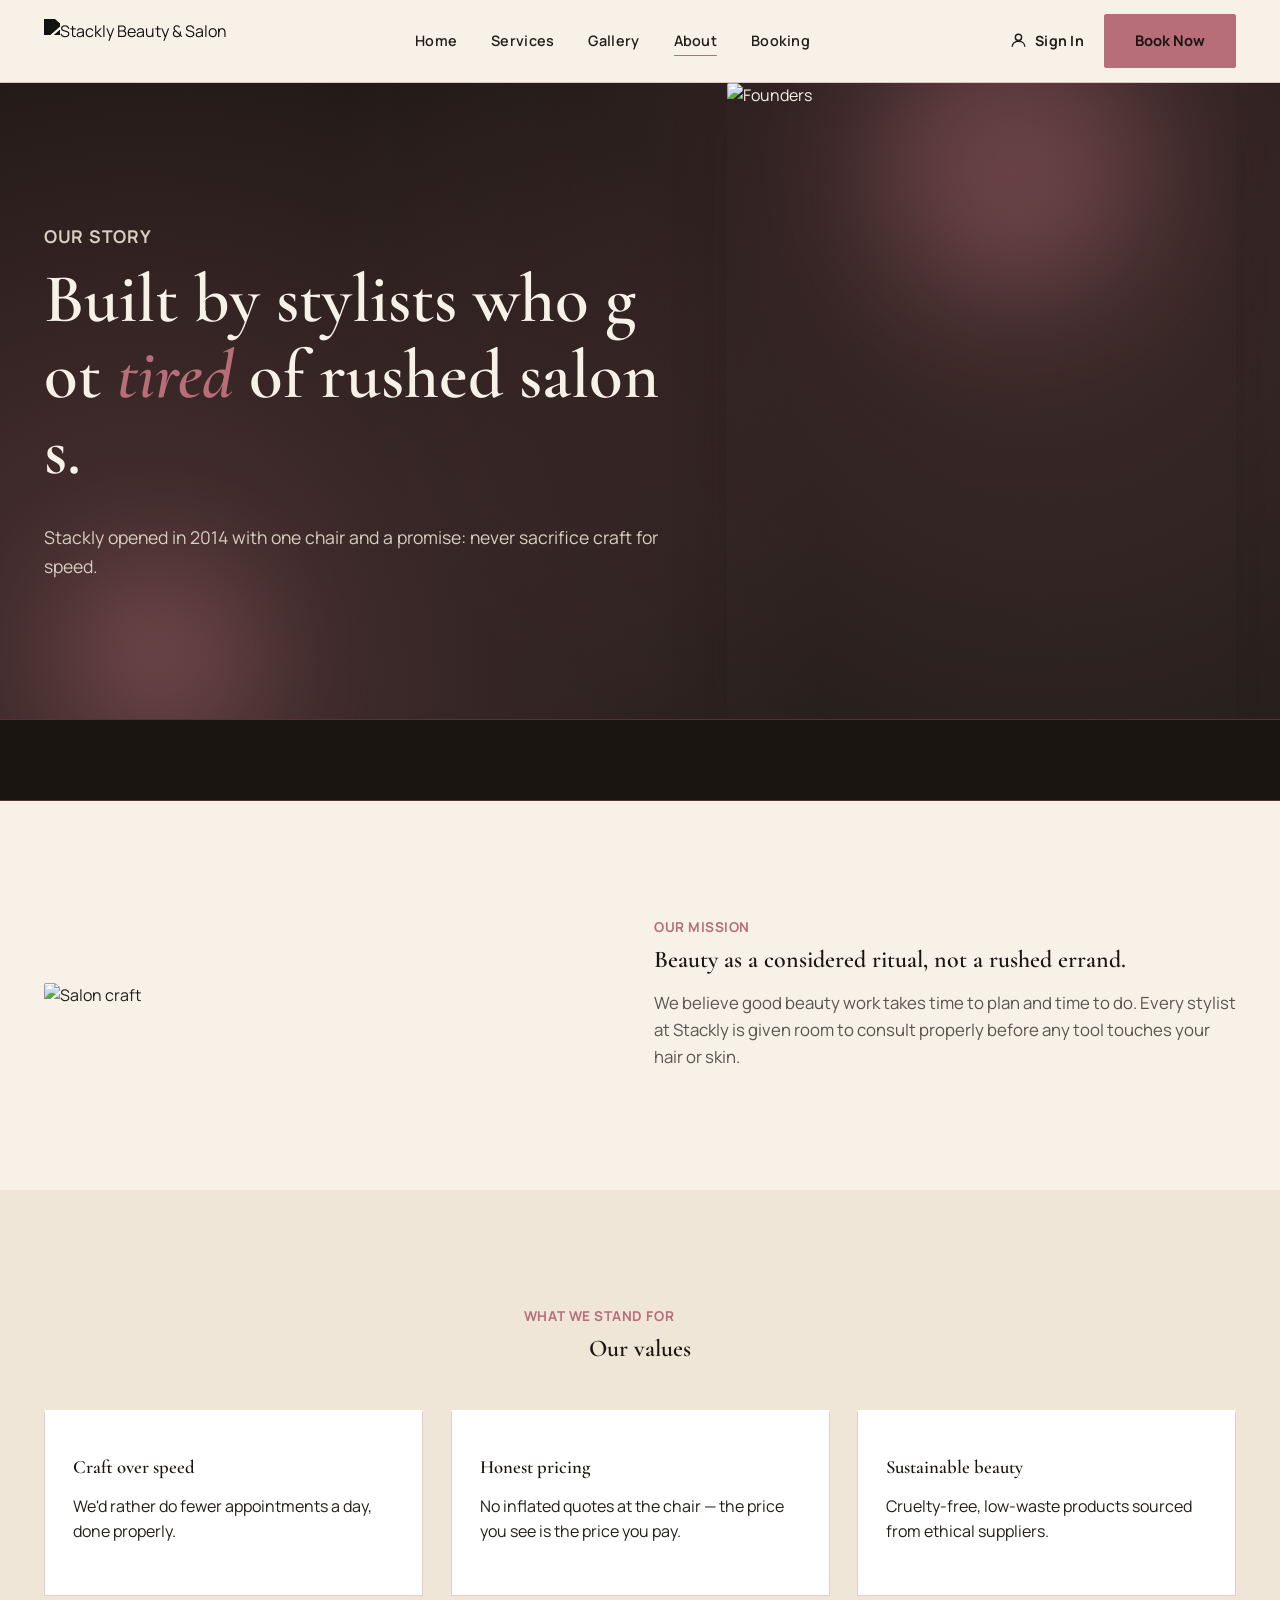
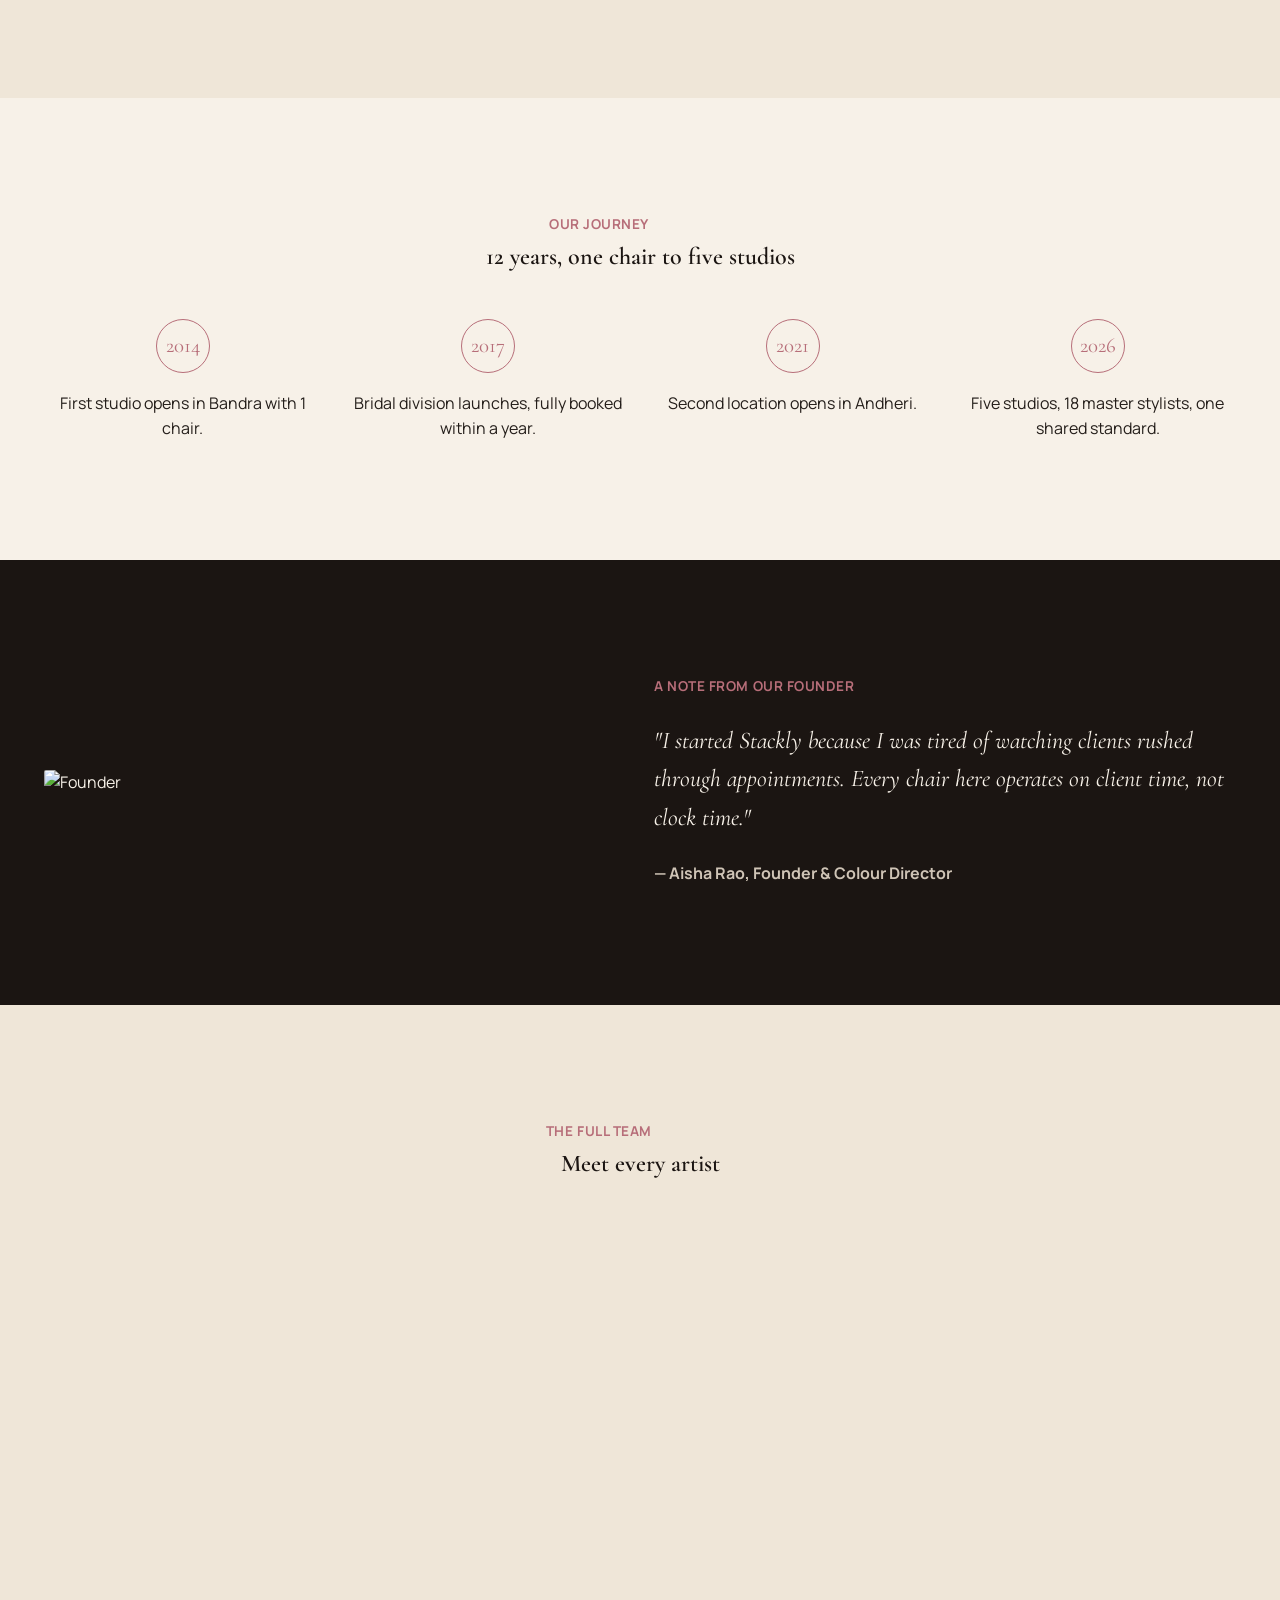
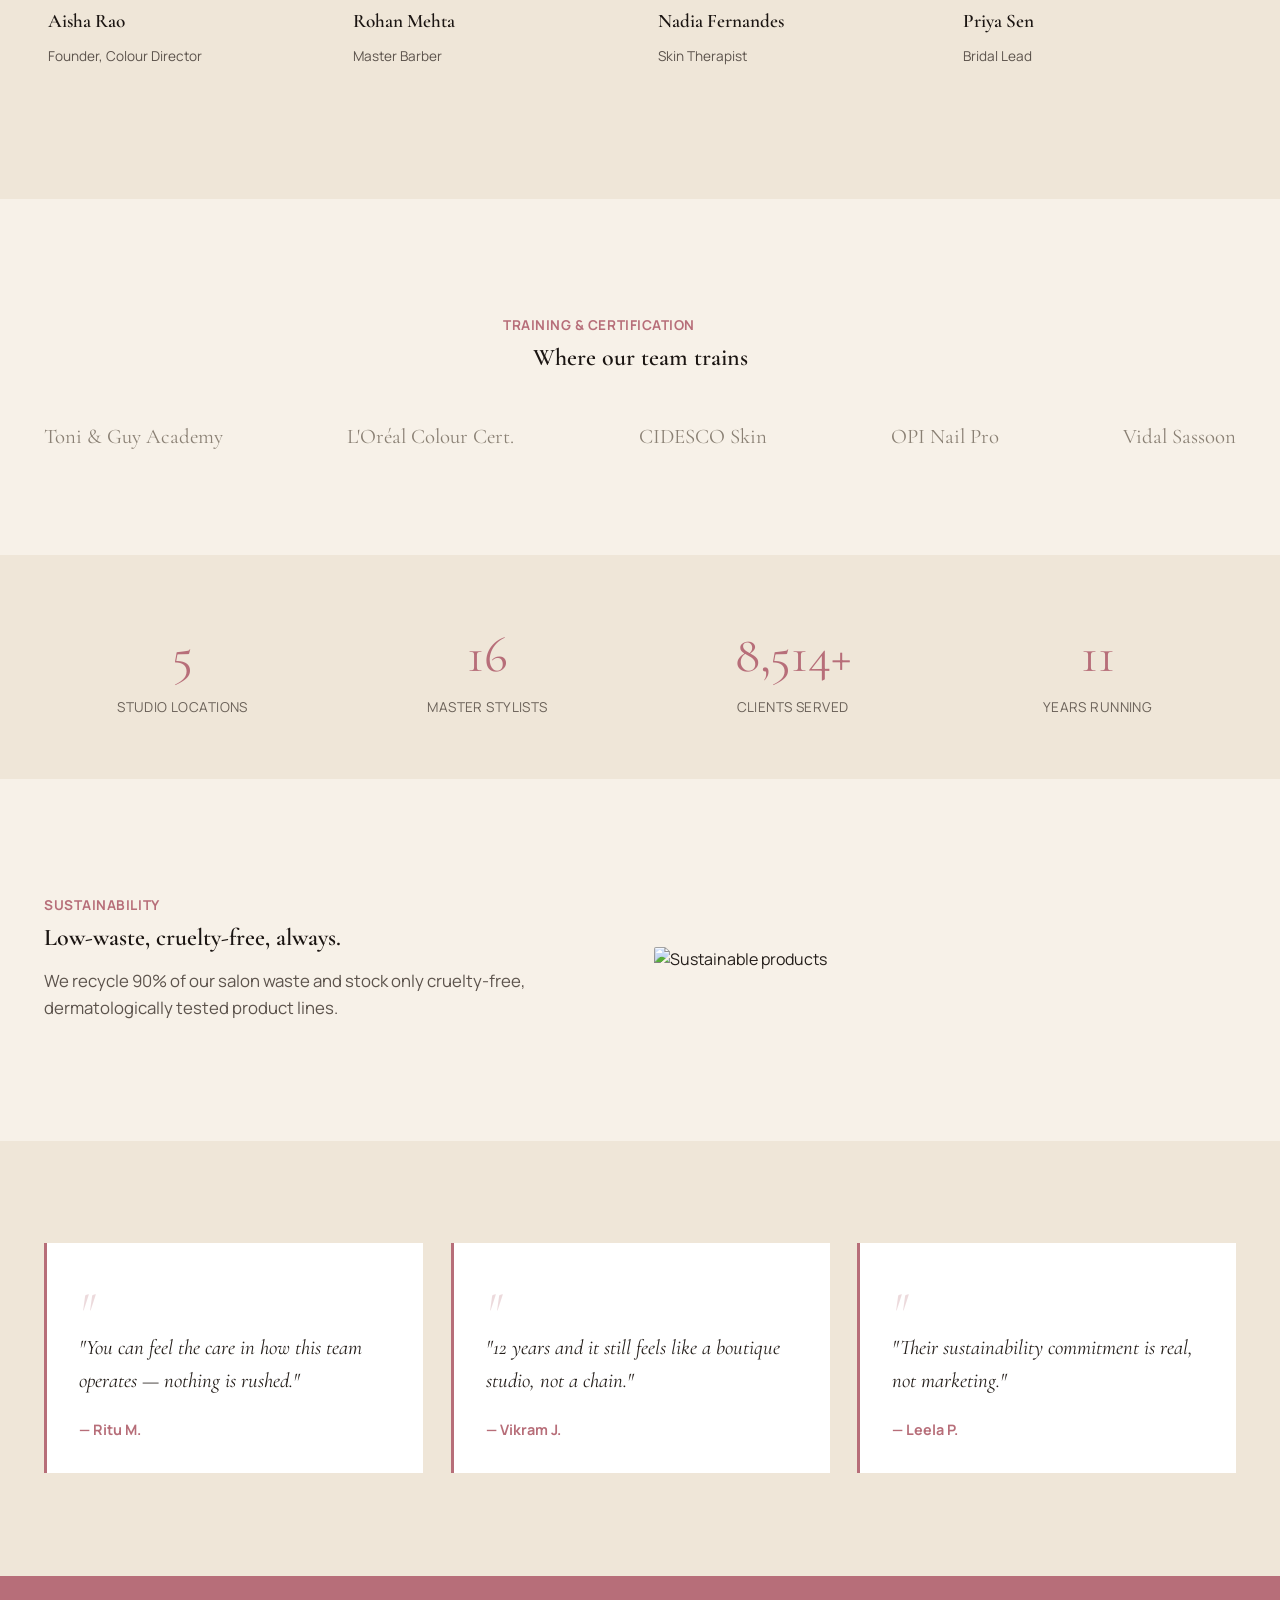
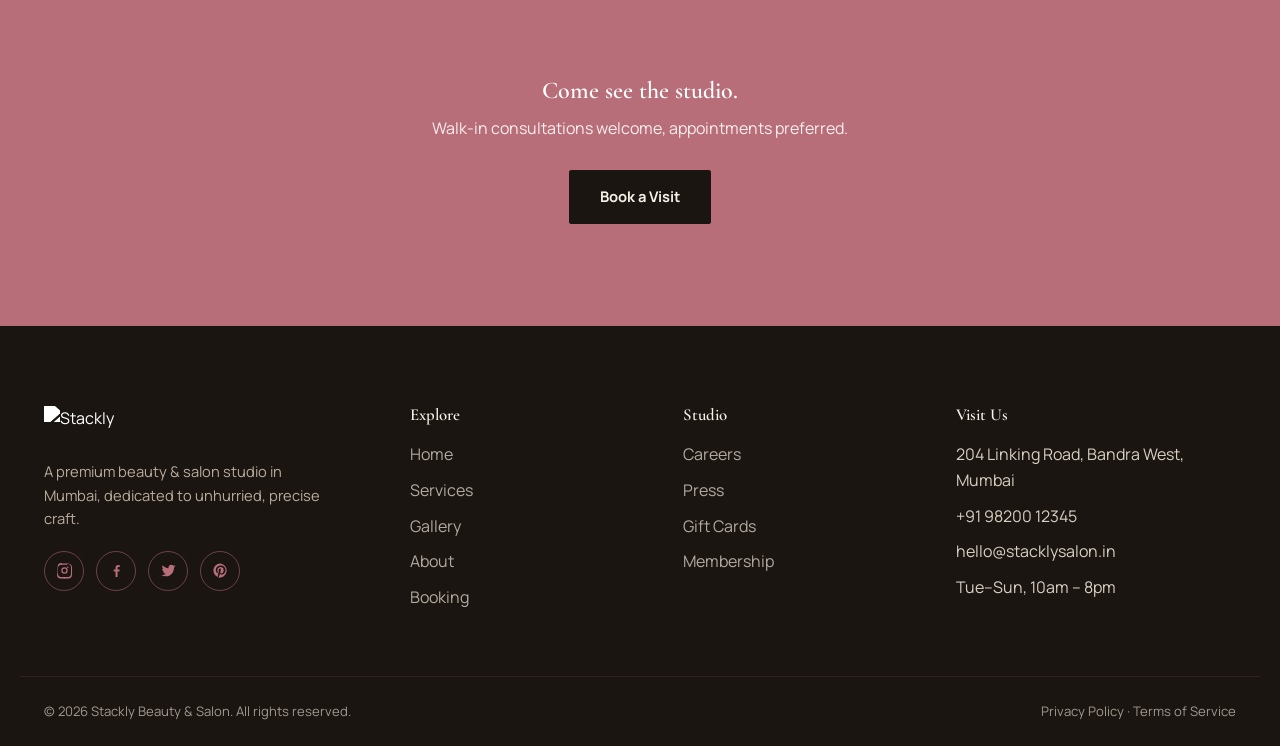
==== about.html @ c4de52bf "initial commit" ====
<!DOCTYPE html>
<html lang="en">
<head>
<meta charset="UTF-8">
<meta name="viewport" content="width=device-width, initial-scale=1.0">
<title>About — Stackly Beauty & Salon</title>
<link rel="preconnect" href="https://fonts.googleapis.com">
<link href="https://fonts.googleapis.com/css2?family=Cormorant+Garamond:ital,wght@0,500;0,600;0,700;1,500&family=Manrope:wght@400;500;600;700;800&display=swap" rel="stylesheet">
<link rel="stylesheet" href="css/style.css">
</head>
<body>
<header class="site-header">
  <nav class="nav">
    <a href="index.html" class="logo"><img src="https://wsrv.nl/?url=https://snabsolutions.in/wp-content/uploads/2026/02/stackly-snab-solutions.png&w=260&h=104&output=webp&q=80&fit=inside" alt="Stackly Beauty & Salon"></a>
    <ul class="nav-links">
      <li><a href="index.html">Home</a></li>
      <li><a href="services.html">Services</a></li>
      <li><a href="gallery.html">Gallery</a></li>
      <li><a href="about.html" class="active">About</a></li>
      <li><a href="booking.html">Booking</a></li>
    </ul>
    <div class="nav-cta">
      <a href="login.html" class="nav-signin"><svg viewBox="0 0 24 24"><circle cx="12" cy="8" r="4"/><path d="M4 20c0-4.2 3.6-7 8-7s8 2.8 8 7"/></svg><span class="txt">Sign In</span></a>
      <a href="booking.html" class="btn gold"><span class="txt">Book Now</span></a>
      <button class="burger" aria-label="Menu"><span></span><span></span><span></span></button>
    </div>
  </nav>
</header>


<!-- 1. HERO -->
<section class="hero" style="min-height:60vh;">
  <div class="wrap" style="grid-template-columns:1.1fr .9fr;">
    <div class="hero-text fade-in-slow">
      <p class="eyebrow">OUR STORY</p>
      <h1>Built by stylists who got <em>tired</em> of rushed salons.</h1>
      <p>Stackly opened in 2014 with one chair and a promise: never sacrifice craft for speed.</p>
    </div>
    <div class="hero-visual float-y">
      <img src="https://images.unsplash.com/photo-1521590832167-7bcbfaa6381f?q=80&w=900&auto=format&fit=crop" alt="Founders">
    </div>
  </div>
</section>

<!-- 2. MARQUEE -->
<div class="marquee"><div class="track"><span>EST. 2014</span>•<span>MUMBAI</span>•<span>INDEPENDENT</span>•<span>CRUELTY-FREE</span>•<span>EST. 2014</span>•<span>MUMBAI</span>•<span>INDEPENDENT</span>•<span>CRUELTY-FREE</span></div></div>

<!-- 3. MISSION -->
<section class="section">
  <div class="wrap grid cols-2" style="align-items:center;">
    <div class="reveal"><img src="https://images.unsplash.com/photo-1522337660859-02fbefca4702?q=80&w=900&auto=format&fit=crop" alt="Salon craft" style="border-radius:2px;"></div>
    <div class="reveal">
      <p class="eyebrow">OUR MISSION</p>
      <h2>Beauty as a considered ritual, not a rushed errand.</h2>
      <p class="lede">We believe good beauty work takes time to plan and time to do. Every stylist at Stackly is given room to consult properly before any tool touches your hair or skin.</p>
    </div>
  </div>
</section>

<!-- 4. VALUES -->
<section class="section" style="background:var(--ivory-2);">
  <div class="wrap">
    <div class="section-head center reveal"><p class="eyebrow">WHAT WE STAND FOR</p><h2>Our values</h2></div>
    <div class="grid cols-3 stagger">
      <div class="service-card"><h3>Craft over speed</h3><p>We'd rather do fewer appointments a day, done properly.</p></div>
      <div class="service-card"><h3>Honest pricing</h3><p>No inflated quotes at the chair — the price you see is the price you pay.</p></div>
      <div class="service-card"><h3>Sustainable beauty</h3><p>Cruelty-free, low-waste products sourced from ethical suppliers.</p></div>
    </div>
  </div>
</section>

<!-- 5. TIMELINE -->
<section class="section">
  <div class="wrap">
    <div class="section-head center reveal"><p class="eyebrow">OUR JOURNEY</p><h2>12 years, one chair to five studios</h2></div>
    <div class="grid cols-4 stagger">
      <div class="step"><div class="n">2014</div><p>First studio opens in Bandra with 1 chair.</p></div>
      <div class="step"><div class="n">2017</div><p>Bridal division launches, fully booked within a year.</p></div>
      <div class="step"><div class="n">2021</div><p>Second location opens in Andheri.</p></div>
      <div class="step"><div class="n">2026</div><p>Five studios, 18 master stylists, one shared standard.</p></div>
    </div>
  </div>
</section>

<!-- 6. FOUNDER NOTE -->
<section class="section" style="background:var(--espresso);color:var(--ivory);">
  <div class="wrap grid cols-2 reveal" style="align-items:center;">
    <div>
      <img src="https://images.unsplash.com/photo-1580489944761-15a19d654956?q=80&w=800&auto=format&fit=crop" alt="Founder" style="border-radius:2px;">
    </div>
    <div>
      <p class="eyebrow" style="color:var(--gold-light);">A NOTE FROM OUR FOUNDER</p>
      <p class="quote" style="font-family:var(--ff-display);font-size:1.5rem;font-style:italic;color:var(--ivory);">"I started Stackly because I was tired of watching clients rushed through appointments. Every chair here operates on client time, not clock time."</p>
      <p style="color:#cfc4b6;font-weight:700;">— Aisha Rao, Founder & Colour Director</p>
    </div>
  </div>
</section>

<!-- 7. TEAM GRID -->
<section class="section" style="background:var(--ivory-2);">
  <div class="wrap">
    <div class="section-head center reveal"><p class="eyebrow">THE FULL TEAM</p><h2>Meet every artist</h2></div>
    <div class="grid cols-4 stagger">
      <div class="team-card"><img src="https://images.unsplash.com/photo-1580489944761-15a19d654956?q=80&w=500&auto=format&fit=crop" alt=""><div class="meta"><h3 style="font-size:1.2rem;">Aisha Rao</h3><p class="lede" style="font-size:.85rem;">Founder, Colour Director</p></div></div>
      <div class="team-card"><img src="https://images.unsplash.com/photo-1633332755192-727a05c4013d?q=80&w=500&auto=format&fit=crop" alt=""><div class="meta"><h3 style="font-size:1.2rem;">Rohan Mehta</h3><p class="lede" style="font-size:.85rem;">Master Barber</p></div></div>
      <div class="team-card"><img src="https://images.unsplash.com/photo-1595152772835-219674b2a8a6?q=80&w=500&auto=format&fit=crop" alt=""><div class="meta"><h3 style="font-size:1.2rem;">Nadia Fernandes</h3><p class="lede" style="font-size:.85rem;">Skin Therapist</p></div></div>
      <div class="team-card"><img src="https://images.unsplash.com/photo-1487412947147-5cebf100ffc2?q=80&w=500&auto=format&fit=crop" alt=""><div class="meta"><h3 style="font-size:1.2rem;">Priya Sen</h3><p class="lede" style="font-size:.85rem;">Bridal Lead</p></div></div>
    </div>
  </div>
</section>

<!-- 8. CERTIFICATIONS -->
<section class="section">
  <div class="wrap">
    <div class="section-head center reveal"><p class="eyebrow">TRAINING & CERTIFICATION</p><h2>Where our team trains</h2></div>
    <div class="brand-strip reveal">
      <span>Toni & Guy Academy</span><span>L'Oréal Colour Cert.</span><span>CIDESCO Skin</span><span>OPI Nail Pro</span><span>Vidal Sassoon</span>
    </div>
  </div>
</section>

<!-- 9. STATS -->
<section class="section" style="background:var(--ivory-2);padding:60px 0;">
  <div class="wrap grid cols-4 stagger">
    <div class="stat"><div class="n">5</div><div class="l">STUDIO LOCATIONS</div></div>
    <div class="stat"><div class="n">18</div><div class="l">MASTER STYLISTS</div></div>
    <div class="stat"><div class="n">9,400+</div><div class="l">CLIENTS SERVED</div></div>
    <div class="stat"><div class="n">12</div><div class="l">YEARS RUNNING</div></div>
  </div>
</section>

<!-- 10. SUSTAINABILITY -->
<section class="section">
  <div class="wrap grid cols-2 reveal" style="align-items:center;">
    <div>
      <p class="eyebrow">SUSTAINABILITY</p>
      <h2>Low-waste, cruelty-free, always.</h2>
      <p class="lede">We recycle 90% of our salon waste and stock only cruelty-free, dermatologically tested product lines.</p>
    </div>
    <div><img src="https://images.unsplash.com/photo-1556228453-efd6c1ff04f6?q=80&w=800&auto=format&fit=crop" alt="Sustainable products" style="border-radius:2px;"></div>
  </div>
</section>

<!-- 11. TESTIMONIAL -->
<section class="section" style="background:var(--ivory-2);">
  <div class="wrap grid cols-3 stagger">
    <div class="testimonial"><p class="quote">"You can feel the care in how this team operates — nothing is rushed."</p><div class="who">— Ritu M.</div></div>
    <div class="testimonial"><p class="quote">"12 years and it still feels like a boutique studio, not a chain."</p><div class="who">— Vikram J.</div></div>
    <div class="testimonial"><p class="quote">"Their sustainability commitment is real, not marketing."</p><div class="who">— Leela P.</div></div>
  </div>
</section>

<!-- 12. CTA -->
<section class="section cta-band">
  <div class="wrap reveal">
    <h2>Come see the studio.</h2>
    <p style="margin:0 auto 28px;color:#fbeef0;">Walk-in consultations welcome, appointments preferred.</p>
    <a href="booking.html" class="btn" style="background:var(--espresso);border-color:var(--espresso);">Book a Visit</a>
  </div>
</section>
<footer class="site-footer">
  <div class="wrap footer-grid">
    <div>
      <div class="footer-logo"><img src="https://wsrv.nl/?url=https://snabsolutions.in/wp-content/uploads/2026/02/stackly-snab-solutions.png&w=260&h=104&output=webp&q=80&fit=inside" alt="Stackly"></div>
      <p style="max-width:280px;color:#b9ac9a;font-size:.92rem;">A premium beauty & salon studio in Mumbai, dedicated to unhurried, precise craft.</p>
      <div class="social-row">
        <a href="404.html" aria-label="Instagram"><svg viewBox="0 0 24 24"><path d="M12 2.2c3.2 0 3.6 0 4.9.07 1.2.06 2.1.26 2.6.46.6.24 1.1.55 1.6 1.04.5.5.8 1 1.04 1.6.2.5.4 1.4.46 2.6.07 1.3.07 1.7.07 4.9s0 3.6-.07 4.9c-.06 1.2-.26 2.1-.46 2.6-.24.6-.55 1.1-1.04 1.6-.5.5-1 .8-1.6 1.04-.5.2-1.4.4-2.6.46-1.3.07-1.7.07-4.9.07s-3.6 0-4.9-.07c-1.2-.06-2.1-.26-2.6-.46-.6-.24-1.1-.55-1.6-1.04-.5-.5-.8-1-1.04-1.6-.2-.5-.4-1.4-.46-2.6C2.2 15.6 2.2 15.2 2.2 12s0-3.6.07-4.9c.06-1.2.26-2.1.46-2.6.24-.6.55-1.1 1.04-1.6.5-.5 1-.8 1.6-1.04.5-.2 1.4-.4 2.6-.46C8.4 2.2 8.8 2.2 12 2.2zm0 1.8c-3.14 0-3.5 0-4.75.07-1 .05-1.6.22-1.96.36-.5.2-.85.42-1.22.8-.38.37-.6.72-.8 1.22-.14.36-.31.96-.36 1.96C2.8 8.5 2.8 8.86 2.8 12s0 3.5.07 4.75c.05 1 .22 1.6.36 1.96.2.5.42.85.8 1.22.37.38.72.6 1.22.8.36.14.96.31 1.96.36C8.5 21.2 8.86 21.2 12 21.2s3.5 0 4.75-.07c1-.05 1.6-.22 1.96-.36.5-.2.85-.42 1.22-.8.38-.37.6-.72.8-1.22.14-.36.31-.96.36-1.96.07-1.25.07-1.61.07-4.75s0-3.5-.07-4.75c-.05-1-.22-1.6-.36-1.96-.2-.5-.42-.85-.8-1.22-.37-.38-.72-.6-1.22-.8-.36-.14-.96-.31-1.96-.36C15.5 4 15.14 4 12 4zm0 3.5a4.5 4.5 0 110 9 4.5 4.5 0 010-9zm0 1.8a2.7 2.7 0 100 5.4 2.7 2.7 0 000-5.4zm5.7-2a1.05 1.05 0 11-2.1 0 1.05 1.05 0 012.1 0z"/></svg></a>
        <a href="404.html" aria-label="Facebook"><svg viewBox="0 0 24 24"><path d="M13.5 21v-7.6h2.55l.38-2.96h-2.93V8.53c0-.86.24-1.44 1.47-1.44h1.57V4.46C16.2 4.4 15.3 4.32 14.26 4.32c-2.16 0-3.64 1.32-3.64 3.75v2.37H8.06v2.96h2.56V21h2.88z"/></svg></a>
        <a href="404.html" aria-label="Twitter"><svg viewBox="0 0 24 24"><path d="M22 5.9c-.7.32-1.5.53-2.3.63.84-.5 1.47-1.3 1.77-2.24-.78.47-1.65.8-2.57.98A4.05 4.05 0 0016 4c-2.24 0-4.05 1.82-4.05 4.06 0 .32.03.63.1.93-3.37-.17-6.36-1.79-8.36-4.25-.35.6-.55 1.3-.55 2.05 0 1.4.72 2.64 1.8 3.37-.67-.02-1.3-.2-1.85-.5v.05c0 1.96 1.4 3.6 3.25 3.97-.34.1-.7.14-1.07.14-.26 0-.51-.02-.76-.07.52 1.6 2 2.77 3.77 2.8A8.13 8.13 0 012 18.4a11.5 11.5 0 006.2 1.8c7.44 0 11.5-6.16 11.5-11.5 0-.18 0-.35-.01-.53.79-.57 1.47-1.28 2.01-2.09-.72.32-1.5.53-2.3.63" /></svg></a>
        <a href="404.html" aria-label="Pinterest"><svg viewBox="0 0 24 24"><path d="M12 2C6.48 2 2 6.48 2 12c0 4.24 2.64 7.86 6.36 9.32-.09-.79-.17-2 .03-2.86.19-.79 1.23-5.05 1.23-5.05s-.31-.63-.31-1.55c0-1.46.85-2.55 1.9-2.55.9 0 1.33.67 1.33 1.48 0 .9-.57 2.25-.87 3.5-.25 1.05.52 1.9 1.55 1.9 1.86 0 3.29-1.96 3.29-4.78 0-2.5-1.8-4.25-4.36-4.25-2.97 0-4.71 2.22-4.71 4.53 0 .9.34 1.86.78 2.38.08.1.1.19.07.29-.08.33-.26 1.05-.3 1.2-.05.19-.16.24-.36.14-1.34-.62-2.18-2.57-2.18-4.14 0-3.37 2.45-6.47 7.06-6.47 3.71 0 6.59 2.64 6.59 6.17 0 3.68-2.32 6.64-5.55 6.64-1.08 0-2.1-.56-2.45-1.23l-.67 2.54c-.24.93-.9 2.1-1.34 2.81A10 10 0 1012 2z"/></svg></a>
      </div>
    </div>
    <div>
      <h4>Explore</h4>
      <ul>
        <li><a href="index.html">Home</a></li>
        <li><a href="services.html">Services</a></li>
        <li><a href="gallery.html">Gallery</a></li>
        <li><a href="about.html">About</a></li>
        <li><a href="booking.html">Booking</a></li>
      </ul>
    </div>
    <div>
      <h4>Studio</h4>
      <ul>
        <li><a href="#">Careers</a></li>
        <li><a href="#">Press</a></li>
        <li><a href="#">Gift Cards</a></li>
        <li><a href="#">Membership</a></li>
      </ul>
    </div>
    <div>
      <h4>Visit Us</h4>
      <ul>
        <li>204 Linking Road, Bandra West, Mumbai</li>
        <li>+91 98200 12345</li>
        <li>hello@stacklysalon.in</li>
        <li>Tue–Sun, 10am – 8pm</li>
      </ul>
    </div>
  </div>
  <div class="wrap footer-bottom">
    <span>© 2026 Stackly Beauty & Salon. All rights reserved.</span>
    <span>Privacy Policy · Terms of Service</span>
  </div>
</footer>

<div class="back-to-top" aria-label="Back to top">↑</div>
<script src="js/main.js"></script>
</body>
</html>
---- css/style.css ----
:root{
  --espresso:#1B1512;
  --espresso-2:#241E1A;
  --ivory:#F7F1E8;
  --ivory-2:#EFE6D8;
  --gold:var(--rose);
  --gold-light:var(--rose);
  --rose:#B76E79;
  --sage:var(--rose);
  --white:#FFFFFF;
  --line: rgba(183,110,121,0.35);
  --shadow: 0 20px 60px rgba(27,21,18,0.15);
  --ff-display: 'Cormorant Garamond', serif;
  --ff-body: 'Manrope', sans-serif;
  --maxw: 1240px;
}

*{box-sizing:border-box;}
html{scroll-behavior:smooth;}
body{
  margin:0;
  font-family:var(--ff-body);
  background:var(--ivory);
  color:var(--espresso-2);
  line-height:1.6;
  overflow-x:hidden;
}
img{max-width:100%;display:block;}
a{color:inherit;text-decoration:none;}
ul{list-style:none;margin:0;padding:0;}
h1,h2,h3,h4{
  font-family:var(--ff-display);
  font-weight:600;
  line-height:1.1;
  margin:0 0 .5em;
  color:var(--espresso);
}
p{max-width:62ch;}
.section{padding:clamp(64px,8vw,120px) 0;position:relative;}
.wrap{max-width:var(--maxw);margin:0 auto;padding:0 24px;}
.hairline{width:64px;height:2px;background:var(--gold);margin:0 0 20px;}
.hairline.center{margin:0 auto 20px;}
.hairline.rose{background:var(--rose);}
.eyebrow{font-family:var(--ff-body);font-size:.85rem;letter-spacing:.04em;color:var(--rose);font-weight:700;margin-bottom:.6em;}
h2 em, h1 em{color:var(--rose);font-style:italic;}
::selection{background:var(--rose);color:var(--white);}
.lede{color:#5c534c;font-size:1.05rem;}
.btn{
  display:inline-flex;align-items:center;gap:10px;
  padding:14px 30px;border-radius:2px;
  font-family:var(--ff-body);font-weight:700;font-size:.92rem;
  border:1px solid var(--espresso);
  background:var(--espresso);color:var(--ivory);
  cursor:pointer;transition:transform .35s cubic-bezier(.2,.8,.2,1),background .3s,color .3s,box-shadow .3s;
  position:relative;overflow:hidden;
}
.btn:hover{transform:translateY(-3px);box-shadow:0 14px 30px rgba(27,21,18,.25);}
.btn.ghost{background:transparent;color:var(--espresso);}
.btn.ghost:hover{background:var(--espresso);color:var(--ivory);}
.btn.gold{background:var(--gold);border-color:var(--gold);color:var(--espresso);}
.btn.gold:hover{background:var(--rose);border-color:var(--rose);color:var(--white);}
.btn.ghost:hover{background:var(--rose);border-color:var(--rose);color:var(--white);}

/* ===== Header ===== */
.site-header{
  position:sticky;top:0;z-index:1003;
  background:rgba(247,241,232,.85);
  backdrop-filter:blur(14px);
  border-bottom:1px solid var(--line);
}
.nav{display:flex;align-items:center;justify-content:space-between;padding:14px 24px;max-width:var(--maxw);margin:0 auto;}
.logo img{height:44px;width:auto;filter:brightness(0) saturate(100%);opacity:.92;}
.nav-links{display:flex;gap:34px;align-items:center;}
.nav-links a{font-size:.9rem;font-weight:600;letter-spacing:.02em;position:relative;padding:4px 0;}
.nav-links a::after{
  content:'';position:absolute;left:0;bottom:-2px;width:0;height:1px;background:var(--rose);
  transition:width .35s ease;
}
.nav-links a:hover{color:var(--rose);}
.nav-links a:hover::after,.nav-links a.active::after{width:100%;}
.nav-cta{display:flex;align-items:center;gap:16px;}
.burger{display:none;flex-direction:column;gap:5px;cursor:pointer;background:none;border:none;padding:6px;z-index:1002;position:relative;}
.burger span{width:26px;height:2px;background:var(--espresso);transition:.3s;transform-origin:center;}
.burger.active span:nth-child(1){transform:translateY(7px) rotate(45deg);}
.burger.active span:nth-child(2){opacity:0;}
.burger.active span:nth-child(3){transform:translateY(-7px) rotate(-45deg);}

.nav-signin{
  display:flex;align-items:center;gap:7px;font-size:.88rem;font-weight:700;letter-spacing:.02em;
  color:var(--espresso-2);padding:8px 4px;transition:color .3s;
}
.nav-mobile-ctas{display:none;}
.nav-signin svg{width:19px;height:19px;stroke:currentColor;fill:none;stroke-width:1.8;flex-shrink:0;}
.nav-signin:hover{color:var(--rose);}

@media(max-width:900px){
  .nav-links{
    position:fixed;inset:0;top:0;height:100vh;width:100%;max-width:none;
    background:var(--ivory);flex-direction:column;
    padding:110px 32px 40px;gap:26px;
    transform:translateY(-100%);transition:transform .45s cubic-bezier(.2,.8,.2,1);
    box-shadow:none;z-index:1001;align-items:flex-start;
    justify-content:flex-start;overflow-y:auto;
  }
  .nav-links.open{transform:translateY(0);}
  .nav-links a{font-size:1.5rem;font-family:var(--ff-display);font-weight:600;}
  .burger{display:flex;}
  .nav-overlay{display:none;}
  .nav-cta > .nav-signin,
  .nav-cta > .btn.gold{display:none;}
  .nav-links{justify-content:flex-start;}
  .nav-mobile-ctas{
    display:flex;flex-direction:column;gap:14px;width:100%;
    margin-top:auto;padding-top:28px;border-top:1px solid var(--line);
  }
  .nav-mobile-ctas .nav-signin{padding:8px 0;}
  .nav-mobile-ctas .nav-signin span.txt{display:inline;}
  .nav-mobile-ctas .btn.gold{width:100%;justify-content:center;}
  .nav-mobile-ctas .btn.gold span.txt{display:inline;}
  .nav-signin{padding:8px;}
}

/* ===== Hero ===== */
.hero{
  min-height:92vh;display:flex;align-items:center;position:relative;
  background:linear-gradient(160deg,var(--espresso) 0%, var(--espresso-2) 55%, #35281f 100%);
  color:var(--ivory);overflow:hidden;
}
.hero::before{
  content:'';position:absolute;inset:0;
  background:radial-gradient(circle at 80% 20%, rgba(183,110,121,.22), transparent 60%),
             radial-gradient(circle at 10% 85%, rgba(183,110,121,.28), transparent 55%);
}
.hero .wrap{display:grid;grid-template-columns:1.1fr .9fr;gap:60px;align-items:center;position:relative;z-index:2;}
.hero h1{color:var(--ivory);font-size:clamp(2.6rem,5.4vw,4.6rem);}
.hero h1 em{font-style:italic;color:var(--gold-light);}
.hero p{color:#d8cfc2;font-size:1.1rem;}
.hero-cta{display:flex;gap:18px;margin-top:34px;flex-wrap:wrap;}
.hero-visual{position:relative;aspect-ratio:4/5;border-radius:2px;overflow:hidden;box-shadow:var(--shadow);}
.hero-visual img{width:100%;height:100%;object-fit:cover;}
.hero-badge{
  position:absolute;bottom:-26px;left:-26px;background:var(--rose);color:var(--white);
  padding:20px 26px;font-family:var(--ff-display);font-size:1.4rem;font-weight:700;
  box-shadow:var(--shadow);
}
@media(max-width:900px){
  .hero .wrap{grid-template-columns:1fr;text-align:left;}
  .hero-visual{margin-top:20px;}
}

/* reveal-on-scroll */
.reveal{opacity:0;transform:translateY(28px);transition:opacity .8s ease, transform .8s cubic-bezier(.2,.8,.2,1);}
.reveal.in{opacity:1;transform:translateY(0);}
.stagger > *{opacity:0;transform:translateY(24px);transition:opacity .7s ease,transform .7s cubic-bezier(.2,.8,.2,1);}
.stagger.in > *{opacity:1;transform:translateY(0);}
.stagger.in > *:nth-child(1){transition-delay:.05s;}
.stagger.in > *:nth-child(2){transition-delay:.15s;}
.stagger.in > *:nth-child(3){transition-delay:.25s;}
.stagger.in > *:nth-child(4){transition-delay:.35s;}
.stagger.in > *:nth-child(5){transition-delay:.45s;}
.stagger.in > *:nth-child(6){transition-delay:.55s;}

/* ===== Grids & cards ===== */
.grid{display:grid;gap:28px;}
.grid.cols-2{grid-template-columns:repeat(2,1fr);}
.grid.cols-3{grid-template-columns:repeat(3,1fr);}
.grid.cols-4{grid-template-columns:repeat(4,1fr);}
@media(max-width:900px){.grid.cols-2,.grid.cols-3,.grid.cols-4{grid-template-columns:1fr 1fr;}}
@media(max-width:600px){.grid.cols-2,.grid.cols-3,.grid.cols-4{grid-template-columns:1fr;}}

.section-head{max-width:640px;margin-bottom:48px;}
.section-head.center{margin-left:auto;margin-right:auto;text-align:center;}

.service-card{
  background:var(--white);border:1px solid var(--line);border-top:3px solid transparent;padding:34px 28px;
  transition:transform .4s cubic-bezier(.2,.8,.2,1), box-shadow .4s, border-color .4s;
}
.service-card:hover{transform:translateY(-8px);box-shadow:var(--shadow);border-color:var(--gold);border-top-color:var(--rose);}
.service-card .num{font-family:var(--ff-display);color:var(--rose);font-size:1.6rem;}
.service-card h3{margin-top:10px;}
.service-card .price{color:var(--rose);font-weight:700;margin-top:14px;}

.stat{text-align:center;}
.stat .n{font-family:var(--ff-display);font-size:clamp(2.2rem,4vw,3.4rem);color:var(--gold);}
.stat:nth-child(even) .n{color:var(--rose);}
.stat .l{font-size:.85rem;letter-spacing:.03em;color:#6b6259;}

.testimonial{
  background:var(--white);padding:32px;border-left:3px solid var(--rose);
  transition:transform .35s ease, box-shadow .35s ease;
}
.testimonial:hover{transform:translateY(-6px);box-shadow:var(--shadow);}
.testimonial .quote{font-family:var(--ff-display);font-size:1.3rem;font-style:italic;}
.testimonial .who{margin-top:18px;font-weight:700;font-size:.9rem;color:var(--rose);}

.team-card{position:relative;overflow:hidden;}
.team-card img{aspect-ratio:3/4;object-fit:cover;transition:transform .6s ease;}
.team-card:hover img{transform:scale(1.06);}
.team-card .meta{padding:16px 4px;}

.gallery-item{overflow:hidden;position:relative;}
.gallery-item img{aspect-ratio:1/1;object-fit:cover;transition:transform .6s cubic-bezier(.2,.8,.2,1);}
.gallery-item:hover img{transform:scale(1.08);}
.gallery-item .tag{
  position:absolute;left:14px;bottom:14px;background:var(--rose);color:var(--white);
  padding:6px 14px;font-size:.78rem;letter-spacing:.03em;opacity:0;transform:translateY(10px);
  transition:.35s;
}
.gallery-item:hover .tag{opacity:1;transform:translateY(0);}

.marquee{overflow:hidden;white-space:nowrap;border-top:1px solid var(--line);border-bottom:1px solid var(--line);padding:22px 0;background:var(--espresso);}
.marquee .track{display:inline-block;padding-left:100%;animation:marquee 24s linear infinite;color:var(--gold-light);font-family:var(--ff-display);font-size:1.4rem;}
.marquee span{margin:0 40px;}
.marquee span:nth-child(even){color:var(--rose);}
@keyframes marquee{from{transform:translateX(0);}to{transform:translateX(-100%);}}

.accordion-item{border-bottom:1px solid var(--line);}
.accordion-q{
  display:flex;justify-content:space-between;align-items:center;padding:22px 0;cursor:pointer;
  font-weight:700;font-family:var(--ff-body);
}
.accordion-q .plus{transition:transform .35s;color:var(--rose);font-size:1.4rem;}
.accordion-item.open .plus{transform:rotate(45deg);}
.accordion-a{max-height:0;overflow:hidden;transition:max-height .4s ease;color:#5c534c;}
.accordion-item.open .accordion-a{max-height:200px;padding-bottom:20px;}

.pricing-card{background:var(--white);border:1px solid var(--line);padding:36px 28px;text-align:center;transition:.4s;}
.pricing-card.featured{background:var(--espresso);color:var(--ivory);transform:scale(1.04);box-shadow:var(--shadow);border-top:3px solid var(--rose);}
.pricing-card.featured h3, .pricing-card.featured .price{color:var(--rose);}
.pricing-card ul li::before{content:'— ';color:var(--rose);}
.pricing-card:hover{transform:translateY(-6px);}
.pricing-card.featured:hover{transform:scale(1.04) translateY(-6px);}
.pricing-card ul{margin:20px 0;text-align:left;display:flex;flex-direction:column;gap:10px;}

.cta-band{background:var(--rose);color:var(--white);text-align:center;}
.cta-band h2{color:var(--white);}

.map-block{height:340px;background:var(--ivory-2) url('data:image/svg+xml;utf8,<svg xmlns="http://www.w3.org/2000/svg" width="100" height="100"><rect width="100" height="100" fill="%23EFE6D8"/></svg>');border:1px solid var(--line);display:flex;align-items:center;justify-content:center;color:#8a8074;font-family:var(--ff-display);font-size:1.3rem;}

.form-block{background:var(--white);padding:40px;border:1px solid var(--line);}
.form-row{display:grid;grid-template-columns:1fr 1fr;gap:20px;margin-bottom:20px;}
@media(max-width:600px){.form-row{grid-template-columns:1fr;}}
.field label{display:block;font-size:.82rem;font-weight:700;margin-bottom:8px;letter-spacing:.02em;}
.field input,.field select,.field textarea{
  width:100%;padding:13px 14px;border:1px solid var(--line);background:var(--ivory);
  font-family:var(--ff-body);font-size:.95rem;color:var(--espresso-2);transition:border .3s,box-shadow .3s;
}
.field input:focus,.field select:focus,.field textarea:focus{outline:none;border-color:var(--gold);box-shadow:0 0 0 3px rgba(183,110,121,.2);}

.step{text-align:center;position:relative;}
.step .n{
  width:54px;height:54px;border-radius:50%;border:1px solid var(--rose);
  display:flex;align-items:center;justify-content:center;margin:0 auto 18px;
  font-family:var(--ff-display);color:var(--rose);font-size:1.3rem;
  transition:background .3s,color .3s;
}
.step:hover .n{background:var(--rose);color:var(--white);}

.brand-strip{display:flex;flex-wrap:wrap;gap:40px;align-items:center;justify-content:space-between;opacity:.75;}
.brand-strip span{font-family:var(--ff-display);font-size:1.3rem;color:#8a8074;}

/* ===== Footer ===== */
.site-footer{background:var(--espresso);color:#d8cfc2;padding:80px 0 24px;}
.footer-grid{display:grid;grid-template-columns:1.4fr 1fr 1fr 1.2fr;gap:40px;}
@media(max-width:900px){.footer-grid{grid-template-columns:1fr 1fr;}}
@media(max-width:560px){.footer-grid{grid-template-columns:1fr;}}
.footer-grid h4{color:var(--ivory);font-size:1.05rem;margin-bottom:18px;}
.footer-grid ul li{margin-bottom:10px;}
.footer-grid ul li a{opacity:.8;transition:opacity .3s,padding-left .3s;}
.footer-grid ul li a:hover{opacity:1;padding-left:4px;color:var(--gold-light);}
.footer-logo img{height:38px;margin-bottom:16px;filter:brightness(0) invert(1) sepia(0);}
.social-row{display:flex;gap:12px;margin-top:20px;}
.social-row a{
  width:40px;height:40px;border:1px solid rgba(183,110,121,.5);border-radius:50%;
  display:flex;align-items:center;justify-content:center;transition:.35s;
}
.social-row a:hover{background:var(--rose);border-color:var(--rose);transform:translateY(-4px);}
.social-row svg{width:17px;height:17px;fill:var(--rose);transition:.3s;}
.social-row a:hover svg{fill:var(--white);}
.footer-bottom{
  border-top:1px solid rgba(183,110,121,.2);margin-top:56px;padding-top:24px;
  display:flex;justify-content:space-between;flex-wrap:wrap;gap:12px;font-size:.82rem;opacity:.7;
}

/* misc */
.divider-diag{height:60px;background:var(--ivory);clip-path:polygon(0 100%,100% 0,100% 100%);margin-top:-1px;}
.badge-row{display:flex;gap:14px;flex-wrap:wrap;}
.badge{border:1px solid var(--line);padding:8px 16px;font-size:.8rem;border-radius:20px;}
.back-to-top{
  position:fixed;right:22px;bottom:22px;width:46px;height:46px;border-radius:50%;
  background:var(--rose);color:var(--white);display:flex;align-items:center;justify-content:center;
  opacity:0;pointer-events:none;transition:.35s;z-index:900;box-shadow:var(--shadow);
}
.back-to-top:hover{background:var(--gold);color:var(--espresso);}
.back-to-top.show{opacity:1;pointer-events:auto;}

.fade-in-slow{animation:fadeIn 1.4s ease both;}
@keyframes fadeIn{from{opacity:0;}to{opacity:1;}}

.float-y{animation:floatY 5s ease-in-out infinite;}
@keyframes floatY{0%,100%{transform:translateY(0);}50%{transform:translateY(-14px);}}

/* ===== Extra animations ===== */

/* scroll progress bar */
.scroll-progress{position:fixed;top:0;left:0;height:3px;background:var(--rose);width:0%;z-index:1200;transition:width .1s linear;}

/* button shine sweep */
.btn{position:relative;overflow:hidden;}
.btn::before{
  content:'';position:absolute;top:0;left:-60%;width:40%;height:100%;
  background:linear-gradient(120deg, transparent, rgba(255,255,255,.35), transparent);
  transform:skewX(-20deg);transition:left .6s ease;
}
.btn:hover::before{left:120%;}

/* pulsing CTA */
.btn.pulse{animation:pulseBtn 2.2s ease-in-out infinite;}
@keyframes pulseBtn{
  0%,100%{box-shadow:0 0 0 0 rgba(183,110,121,.5);}
  50%{box-shadow:0 0 0 12px rgba(183,110,121,0);}
}

/* animated gradient hero */
.hero{background-size:200% 200%;animation:gradientShift 14s ease infinite;}
@keyframes gradientShift{
  0%{background-position:0% 50%;}
  50%{background-position:100% 50%;}
  100%{background-position:0% 50%;}
}

/* logo subtle breathing */
.logo img{transition:transform .4s ease;}
.logo:hover img{transform:scale(1.06) rotate(-1deg);}

/* card tilt on hover */
.service-card, .team-card, .pricing-card, .testimonial{ will-change:transform; }
.tilt{transition:transform .35s cubic-bezier(.2,.8,.2,1);}

/* number count-up ready state */
.stat .n{transition:opacity .4s ease;}

/* icon bounce for socials */

.social-row a:hover svg{animation:iconPop .5s ease;}
@keyframes iconPop{
  0%{transform:scale(1);}
  40%{transform:scale(1.35) rotate(-8deg);}
  100%{transform:scale(1);}
}

/* underline sweep for links inside prose */
.lede a, .footer-grid ul li a{background-image:linear-gradient(var(--rose),var(--rose));background-size:0% 1px;background-repeat:no-repeat;background-position:0 100%;transition:background-size .35s ease;}
.lede a:hover, .footer-grid ul li a:hover{background-size:100% 1px;}

/* gallery image slow zoom on view */
.gallery-item img, .team-card img{transition:transform .8s cubic-bezier(.2,.8,.2,1), filter .5s ease;}
.gallery-item:hover img{filter:saturate(1.15);}

/* accordion icon rotate + color pulse */
.accordion-q{transition:color .3s ease;}
.accordion-item.open .accordion-q{color:var(--rose);}

/* hairline draw-in animation */
.hairline{animation:drawLine .8s ease forwards;transform-origin:left;}
@keyframes drawLine{from{width:0;}to{width:64px;}}

/* section fade-slide variety */
.reveal.from-left{transform:translateX(-40px);}
.reveal.from-left.in{transform:translateX(0);}
.reveal.from-right{transform:translateX(40px);}
.reveal.from-right.in{transform:translateX(0);}
.reveal.zoom-in{transform:scale(.92);}
.reveal.zoom-in.in{transform:scale(1);}

/* floating background blobs on hero */
.hero-blob{
  position:absolute;border-radius:50%;filter:blur(60px);opacity:.35;pointer-events:none;z-index:1;
  background:var(--rose);
}
.hero-blob.b1{width:280px;height:280px;top:-60px;right:10%;animation:blobFloat 9s ease-in-out infinite;}
.hero-blob.b2{width:200px;height:200px;bottom:-40px;left:5%;animation:blobFloat 11s ease-in-out infinite reverse;}
@keyframes blobFloat{
  0%,100%{transform:translate(0,0) scale(1);}
  50%{transform:translate(20px,-30px) scale(1.1);}
}

/* cursor glow follower */
.cursor-glow{
  position:fixed;width:280px;height:280px;border-radius:50%;
  background:radial-gradient(circle, rgba(183,110,121,.18), transparent 70%);
  pointer-events:none;z-index:5;transform:translate(-50%,-50%);
  transition:opacity .3s ease;opacity:0;
}
.cursor-glow.active{opacity:1;}

/* marquee hover pause */
.marquee:hover .track{animation-play-state:paused;}

/* form field focus lift */
.field input, .field select, .field textarea{transition:border .3s,box-shadow .3s,transform .3s;}
.field input:focus, .field select:focus, .field textarea:focus{transform:translateY(-2px);}

/* footer social ring rotate */
.social-row a{transition:transform .35s, background .35s, border-color .35s;}
.social-row a:hover{transform:translateY(-4px) rotate(8deg);}
/* ===== 404 / standalone error page ===== */
.error-page{
  min-height:100vh;display:flex;flex-direction:column;align-items:center;justify-content:center;
  text-align:center;padding:60px 24px;background:var(--ivory);position:relative;overflow:hidden;
}
.error-logo{height:40px;width:auto;filter:brightness(0) saturate(100%);opacity:.9;margin-bottom:44px;position:relative;z-index:2;}
.error-code{
  font-family:var(--ff-display);font-weight:700;font-size:clamp(90px,18vw,180px);line-height:.85;
  color:var(--rose);margin:0;position:relative;z-index:2;
}
.error-page h1{
  font-size:clamp(1.7rem,3.4vw,2.4rem);margin:6px 0 14px;color:var(--espresso);position:relative;z-index:2;
}
.error-text{
  max-width:480px;color:#6b6259;font-size:1rem;line-height:1.6;margin:0 0 34px;position:relative;z-index:2;
}
.error-actions{display:flex;gap:14px;flex-wrap:wrap;justify-content:center;position:relative;z-index:2;}
.error-links{
  margin-top:40px;display:flex;gap:10px;align-items:center;font-size:.86rem;color:#8a8074;
  position:relative;z-index:2;flex-wrap:wrap;justify-content:center;
}
.error-links a{color:#8a8074;font-weight:700;transition:color .3s;}
.error-links a:hover{color:var(--rose);}

.error-blob{position:absolute;border-radius:50%;filter:blur(70px);opacity:.35;z-index:1;}
.error-blob.b1{width:340px;height:340px;background:var(--rose);top:-100px;right:-80px;animation:blobFloat 12s ease-in-out infinite;}
.error-blob.b2{width:260px;height:260px;background:var(--gold);bottom:-80px;left:-60px;animation:blobFloat 10s ease-in-out infinite reverse;}

@media(max-width:600px){
  .error-actions{flex-direction:column;width:100%;max-width:280px;}
  .error-actions .btn{width:100%;justify-content:center;}
}

/* ============================================================
   STACKLY BEAUTY & SALON — MOBILE RESPONSIVE PATCH
   Desktop styles above remain unchanged.
   ============================================================ */

/* Prevent mobile overflow without affecting desktop */
@media (max-width: 900px){
  html,
  body{
    width:100%;
    max-width:100%;
    overflow-x:hidden;
  }

  .wrap{
    width:100%;
    max-width:100%;
    padding-left:20px;
    padding-right:20px;
  }

  /* Header */
  .nav{
    min-height:68px;
    padding:12px 20px;
    gap:14px;
  }

  .logo{
    min-width:0;
    display:flex;
    align-items:center;
  }

  .logo img{
    height:38px;
    max-width:190px;
    width:auto;
    object-fit:contain;
  }

  .nav-cta{
    margin-left:auto;
    gap:8px;
  }

  .burger{
    width:44px;
    height:44px;
    padding:9px;
    align-items:center;
    justify-content:center;
    flex-shrink:0;
  }

  .burger span{
    width:25px;
    height:2px;
  }

  /* Full-screen mobile menu */
  .nav-links{
    position:fixed;
    inset:0;
    width:100%;
    max-width:100%;
    height:100dvh;
    min-height:100vh;
    padding:92px 24px 30px;
    overflow-y:auto;
    overflow-x:hidden;
    -webkit-overflow-scrolling:touch;
    gap:22px;
  }

  .nav-links a{
    display:block;
    width:100%;
    font-size:clamp(1.35rem,6vw,1.7rem);
    line-height:1.15;
    padding:7px 0;
  }

  .nav-mobile-ctas{
    width:100%;
    margin-top:20px;
    padding-top:22px;
    gap:12px;
  }

  .nav-mobile-ctas .nav-signin,
  .nav-mobile-ctas .btn.gold{
    min-height:50px;
  }

  .nav-mobile-ctas .nav-signin{
    justify-content:center;
    width:100%;
    border:1px solid var(--line);
  }

  .nav-mobile-ctas .btn.gold{
    display:flex;
  }

  /* Hero */
  .hero{
    min-height:auto;
    padding:72px 0 70px;
  }

  .hero .wrap{
    width:100%;
    grid-template-columns:1fr;
    gap:38px;
  }

  .hero h1{
    font-size:clamp(2.35rem,11vw,3.5rem);
    line-height:1.02;
    max-width:100%;
  }

  .hero p{
    font-size:1rem;
    line-height:1.7;
    max-width:100%;
  }

  .hero-cta{
    width:100%;
    gap:12px;
    margin-top:26px;
  }

  .hero-cta .btn{
    flex:1 1 180px;
    min-height:50px;
    justify-content:center;
  }

  .hero-visual{
    width:100%;
    max-width:520px;
    margin:4px auto 0;
    aspect-ratio:4 / 5;
  }

  .hero-badge{
    left:12px;
    bottom:12px;
    padding:14px 18px;
    font-size:1.15rem;
    max-width:calc(100% - 24px);
  }

  /* Sections */
  .section{
    padding:68px 0;
  }

  .section-head{
    max-width:100%;
    margin-bottom:34px;
  }

  .section-head h2{
    font-size:clamp(2rem,9vw,2.8rem);
  }

  .lede{
    font-size:.98rem;
  }

  /* Grids */
  .grid{
    width:100%;
    gap:18px;
  }

  .grid.cols-2,
  .grid.cols-3,
  .grid.cols-4{
    grid-template-columns:1fr 1fr;
  }

  .service-card{
    padding:25px 20px;
  }

  .service-card h3{
    font-size:1.35rem;
  }

  /* Gallery/team */
  .gallery-item img{
    width:100%;
    aspect-ratio:1 / 1;
  }

  .team-card img{
    width:100%;
    aspect-ratio:3 / 4;
  }

  /* Keep gallery labels visible on touch devices */
  .gallery-item .tag{
    opacity:1;
    transform:none;
  }

  /* Testimonials */
  .testimonial{
    padding:24px 20px;
  }

  .testimonial .quote{
    font-size:1.15rem;
  }

  /* Pricing */
  .pricing-card{
    padding:28px 20px;
  }

  .pricing-card.featured{
    transform:none;
  }

  .pricing-card:hover,
  .pricing-card.featured:hover{
    transform:translateY(-4px);
  }

  /* Forms */
  .form-block{
    padding:26px 20px;
  }

  .form-row{
    grid-template-columns:1fr;
    gap:16px;
    margin-bottom:16px;
  }

  .field input,
  .field select,
  .field textarea{
    min-height:48px;
    font-size:16px; /* prevents iOS zoom */
  }

  .field textarea{
    min-height:130px;
  }

  /* Brand strip */
  .brand-strip{
    display:grid;
    grid-template-columns:1fr 1fr;
    gap:18px;
    text-align:center;
  }

  .brand-strip span{
    font-size:1.1rem;
  }

  /* Steps */
  .step{
    padding:4px 4px;
  }

  .step .n{
    width:48px;
    height:48px;
    margin-bottom:14px;
  }

  /* Accordion */
  .accordion-q{
    gap:18px;
    padding:18px 0;
    font-size:.95rem;
  }

  .accordion-q .plus{
    flex:0 0 auto;
  }

  /* Marquee */
  .marquee{
    padding:18px 0;
  }

  .marquee .track{
    font-size:1.15rem;
  }

  .marquee span{
    margin:0 24px;
  }

  /* CTA */
  .cta-band .btn{
    max-width:100%;
  }

  /* Map */
  .map-block{
    height:260px;
    font-size:1.1rem;
    text-align:center;
    padding:20px;
  }

  /* Footer */
  .site-footer{
    padding:60px 0 22px;
  }

  .footer-grid{
    grid-template-columns:1fr 1fr;
    gap:34px 22px;
  }

  .footer-grid h4{
    margin-bottom:14px;
  }

  .footer-bottom{
    margin-top:40px;
    padding-top:20px;
    flex-direction:column;
    text-align:center;
    align-items:center;
  }

  .social-row{
    gap:10px;
  }

  /* Utility elements */
  .badge-row{
    gap:9px;
  }

  .badge{
    padding:7px 12px;
  }

  .back-to-top{
    right:16px;
    bottom:16px;
    width:44px;
    height:44px;
  }

  /* Disable hover-only transforms on touch-sized layouts */
  .service-card:hover,
  .testimonial:hover{
    transform:none;
  }
}


/* ============================================================
   SMALL PHONES — 600px and below
   ============================================================ */
@media (max-width:600px){

  .wrap{
    padding-left:16px;
    padding-right:16px;
  }

  .nav{
    padding-left:16px;
    padding-right:16px;
  }

  .logo img{
    height:35px;
    max-width:165px;
  }

  .nav-links{
    padding:86px 20px 24px;
  }

  .nav-links a{
    font-size:1.45rem;
  }

  .nav-mobile-ctas{
    margin-top:14px;
  }

  .hero{
    padding:58px 0 56px;
  }

  .hero .wrap{
    gap:30px;
  }

  .hero h1{
    font-size:clamp(2.2rem,12vw,3rem);
  }

  .hero p{
    font-size:.95rem;
  }

  .hero-cta{
    flex-direction:column;
  }

  .hero-cta .btn{
    width:100%;
    flex:none;
  }

  .hero-visual{
    aspect-ratio:4 / 5;
  }

  .hero-badge{
    font-size:1rem;
    padding:12px 15px;
  }

  .section{
    padding:58px 0;
  }

  .section-head{
    margin-bottom:28px;
  }

  .section-head h2{
    font-size:clamp(1.9rem,10vw,2.5rem);
  }

  .grid.cols-2,
  .grid.cols-3,
  .grid.cols-4{
    grid-template-columns:1fr;
  }

  .service-card{
    padding:24px 18px;
  }

  .service-card h3{
    font-size:1.3rem;
  }

  .stat .n{
    font-size:2.5rem;
  }

  .pricing-card{
    padding:26px 18px;
  }

  .form-block{
    padding:22px 16px;
  }

  .brand-strip{
    grid-template-columns:1fr;
    gap:14px;
  }

  .footer-grid{
    grid-template-columns:1fr;
    gap:28px;
  }

  .footer-logo img{
    height:34px;
  }

  .error-page{
    min-height:100dvh;
    padding:50px 16px;
  }

  .error-logo{
    height:34px;
    margin-bottom:32px;
  }

  .error-code{
    font-size:clamp(80px,25vw,140px);
  }

  .error-text{
    font-size:.95rem;
  }

  .error-actions{
    width:100%;
    max-width:320px;
  }

  .error-links{
    margin-top:30px;
  }
}


/* ============================================================
   VERY SMALL PHONES — 380px and below
   ============================================================ */
@media (max-width:380px){

  .nav{
    min-height:62px;
  }

  .logo img{
    height:32px;
    max-width:145px;
  }

  .burger{
    width:40px;
    height:40px;
  }

  .hero h1{
    font-size:2.05rem;
  }

  .hero-badge{
    position:relative;
    left:auto;
    bottom:auto;
    margin:10px;
    max-width:calc(100% - 20px);
  }

  .section{
    padding:50px 0;
  }

  .service-card,
  .testimonial,
  .pricing-card{
    padding-left:16px;
    padding-right:16px;
  }

  .accordion-q{
    font-size:.9rem;
  }

  .back-to-top{
    right:12px;
    bottom:12px;
  }
}


/* ============================================================
   MOBILE ACCESSIBILITY / INTERACTION
   ============================================================ */
@media (max-width:900px){

  /* Remove sticky/animation surprises when menu is open */
  body.menu-open{
    overflow:hidden;
    height:100vh;
  }

  /* Avoid horizontal movement caused by animated elements */
  .hero-blob{
    max-width:100vw;
  }

  .cursor-glow{
    display:none;
  }
}


/* Respect reduced-motion preference */
@media (prefers-reduced-motion:reduce){
  *,
  *::before,
  *::after{
    animation-duration:.01ms !important;
    animation-iteration-count:1 !important;
    scroll-behavior:auto !important;
    transition-duration:.01ms !important;
  }
}
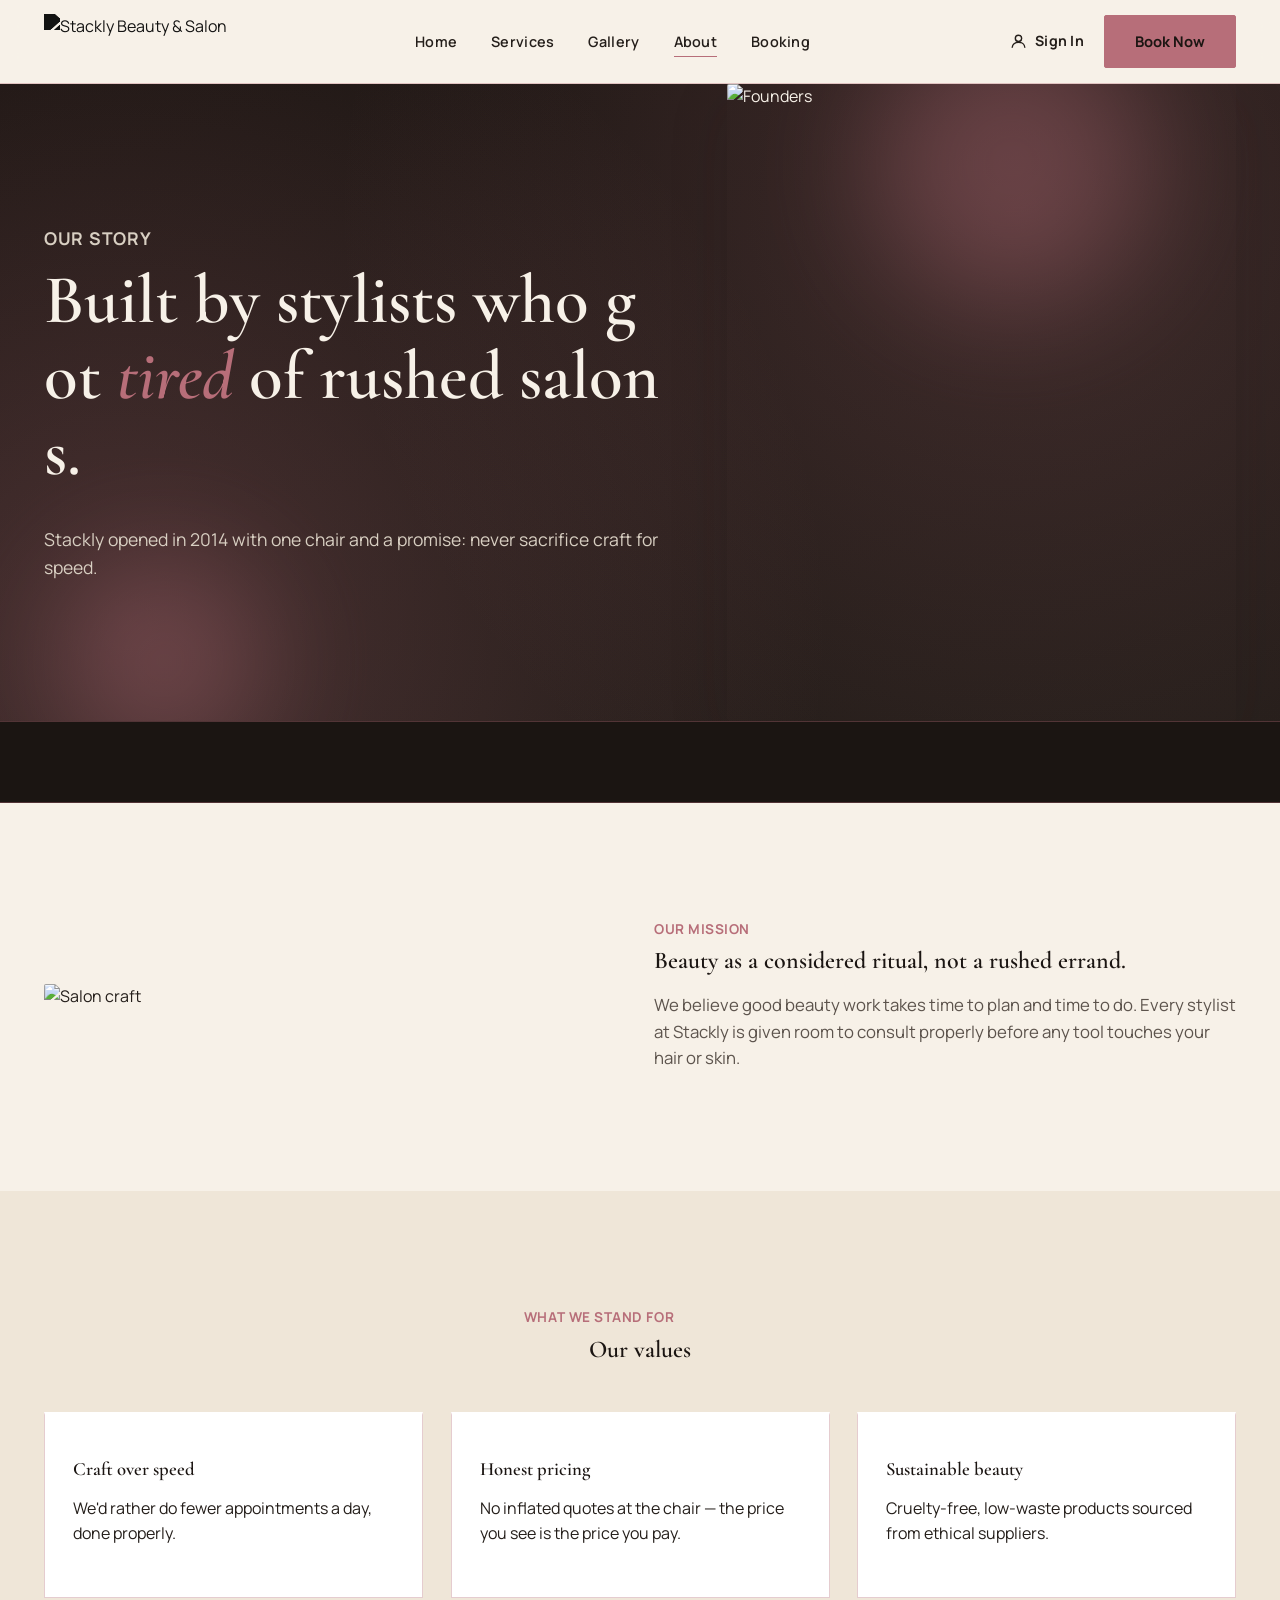
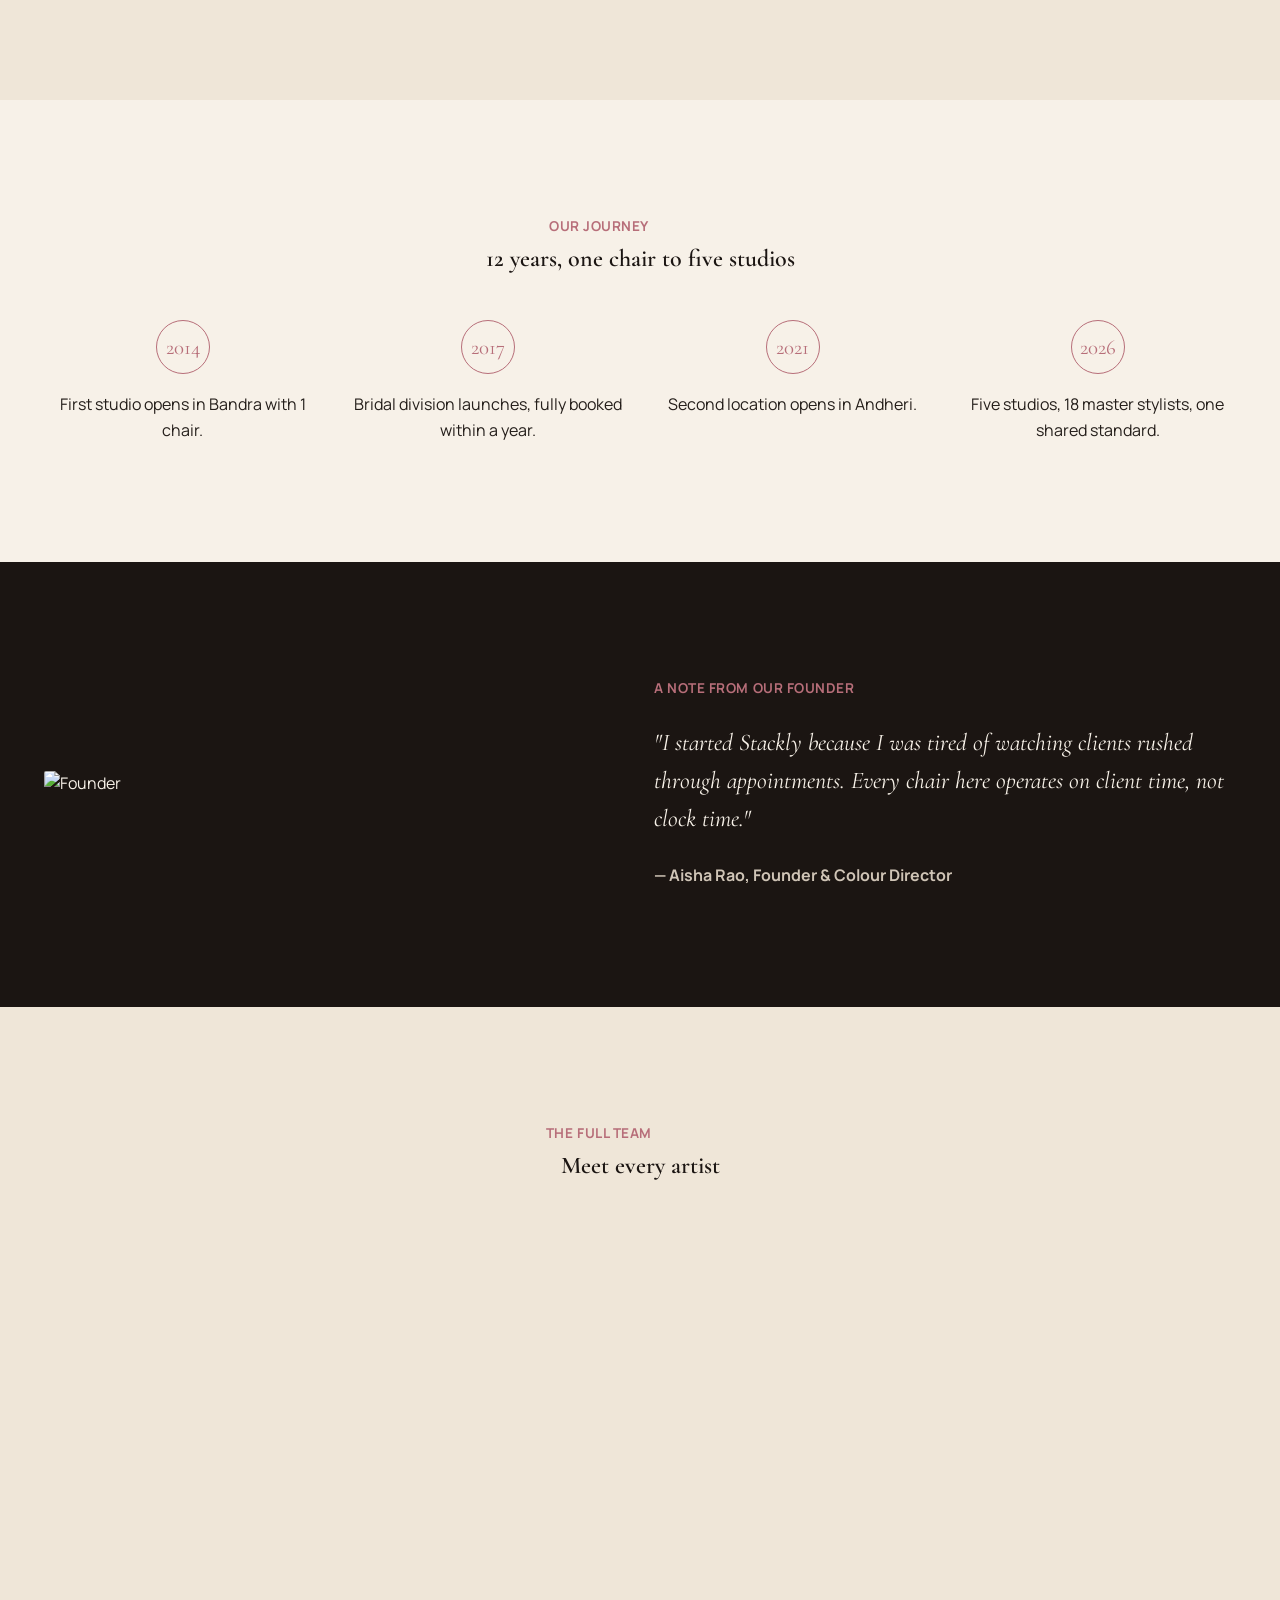
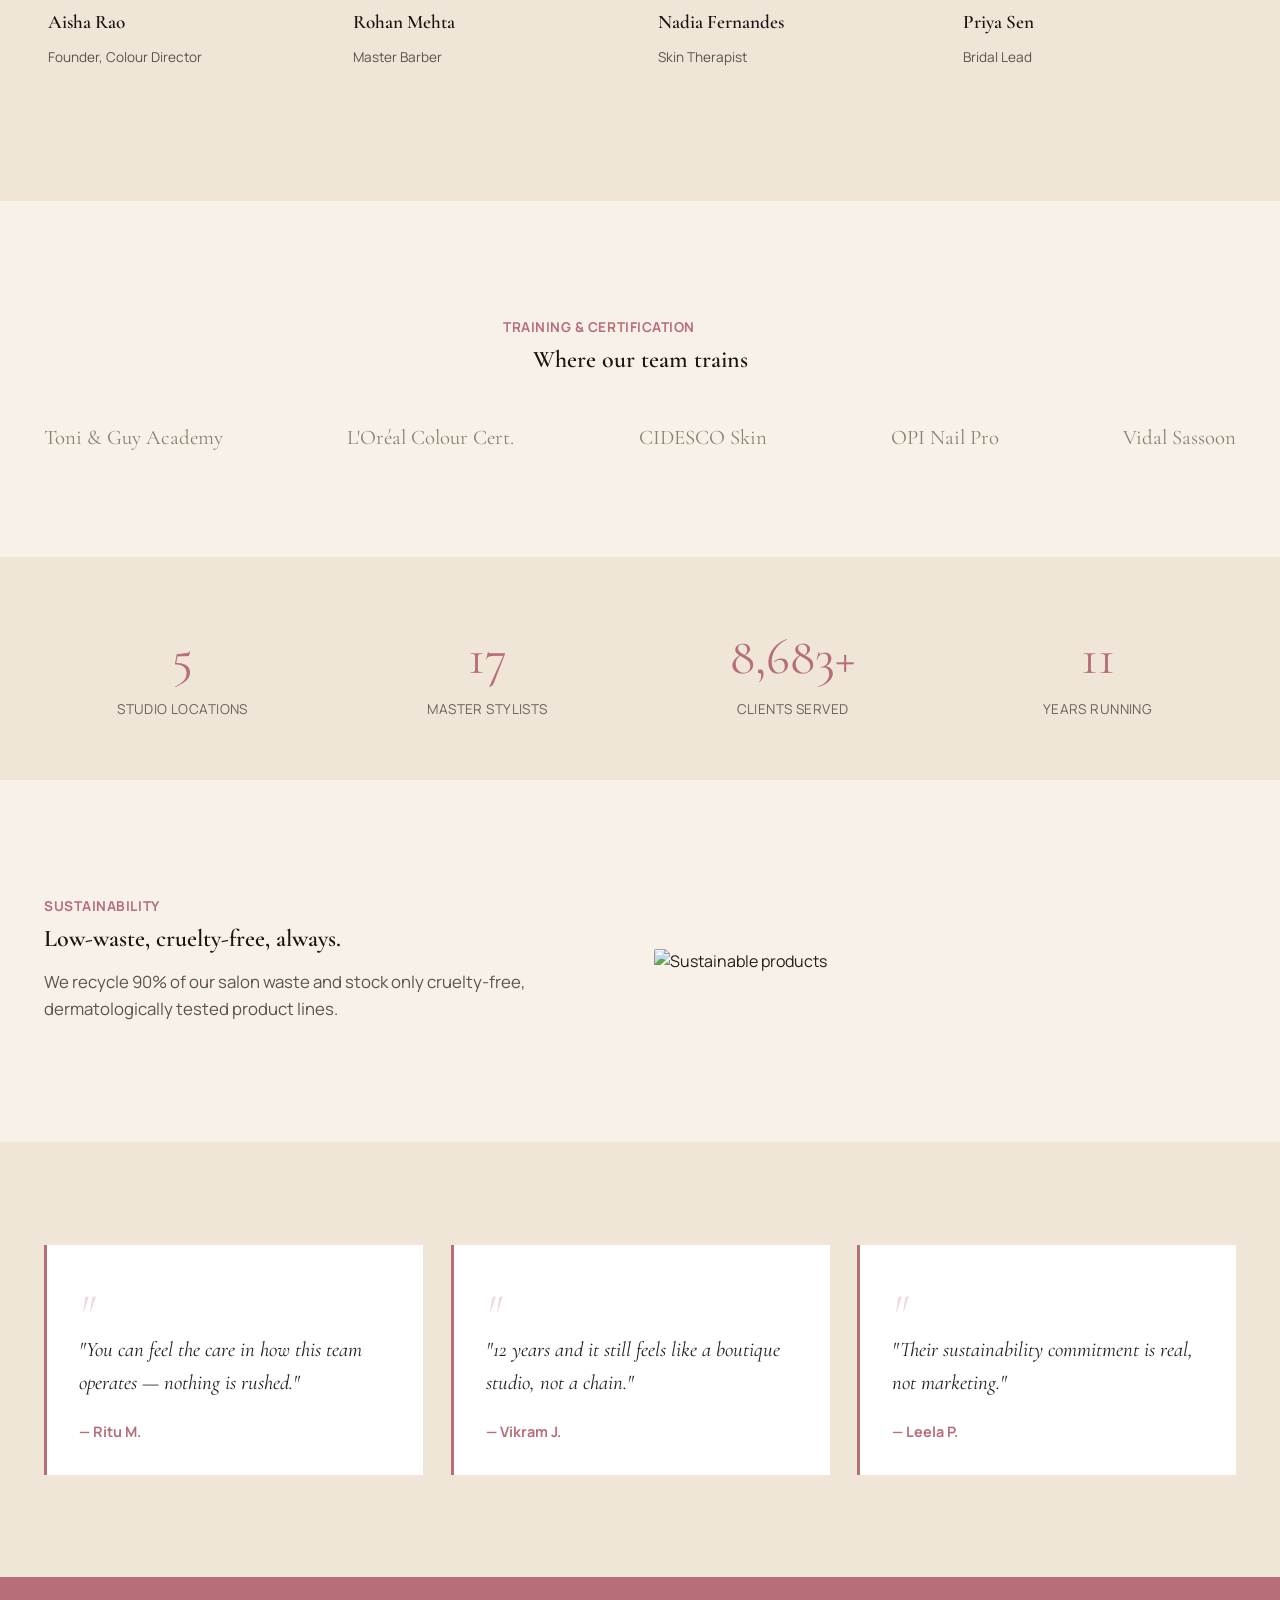
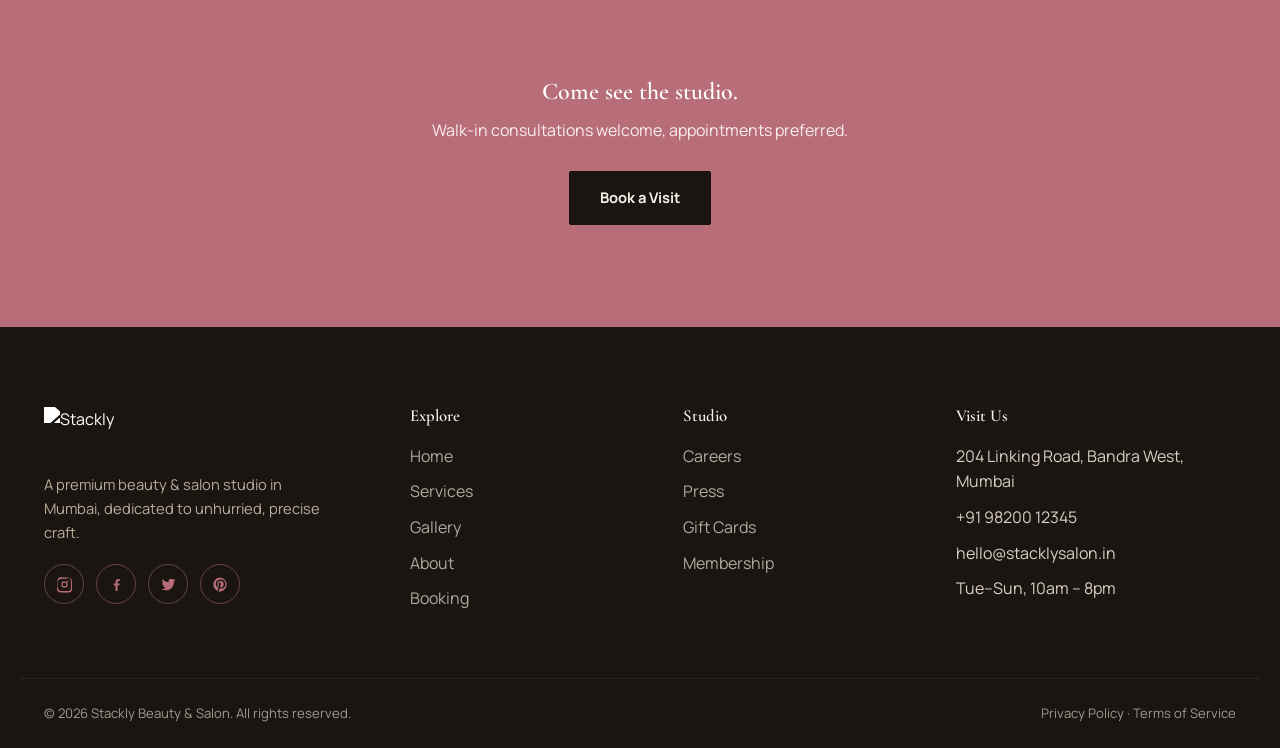
==== commit daaaa75f: "update" ====
--- a/about.html
+++ b/about.html
@@ -183,10 +183,10 @@
     <div>
       <h4>Studio</h4>
       <ul>
-        <li><a href="#">Careers</a></li>
-        <li><a href="#">Press</a></li>
-        <li><a href="#">Gift Cards</a></li>
-        <li><a href="#">Membership</a></li>
+        <li><a href="404.html">Careers</a></li>
+        <li><a href="404.html">Press</a></li>
+        <li><a href="404.html">Gift Cards</a></li>
+        <li><a href="404.html">Membership</a></li>
       </ul>
     </div>
     <div>
--- a/css/style.css
+++ b/css/style.css
@@ -69,7 +69,7 @@
   border-bottom:1px solid var(--line);
 }
 .nav{display:flex;align-items:center;justify-content:space-between;padding:14px 24px;max-width:var(--maxw);margin:0 auto;}
-.logo img{height:44px;width:auto;filter:brightness(0) saturate(100%);opacity:.92;}
+.logo img{height:55px;width:auto;filter:brightness(0) saturate(100%);opacity:.92;}
 .nav-links{display:flex;gap:34px;align-items:center;}
 .nav-links a{font-size:.9rem;font-weight:600;letter-spacing:.02em;position:relative;padding:4px 0;}
 .nav-links a::after{
@@ -268,7 +268,7 @@
 .footer-grid ul li{margin-bottom:10px;}
 .footer-grid ul li a{opacity:.8;transition:opacity .3s,padding-left .3s;}
 .footer-grid ul li a:hover{opacity:1;padding-left:4px;color:var(--gold-light);}
-.footer-logo img{height:38px;margin-bottom:16px;filter:brightness(0) invert(1) sepia(0);}
+.footer-logo img{height:50px;margin-bottom:16px;filter:brightness(0) invert(1) sepia(0);}
 .social-row{display:flex;gap:12px;margin-top:20px;}
 .social-row a{
   width:40px;height:40px;border:1px solid rgba(183,110,121,.5);border-radius:50%;
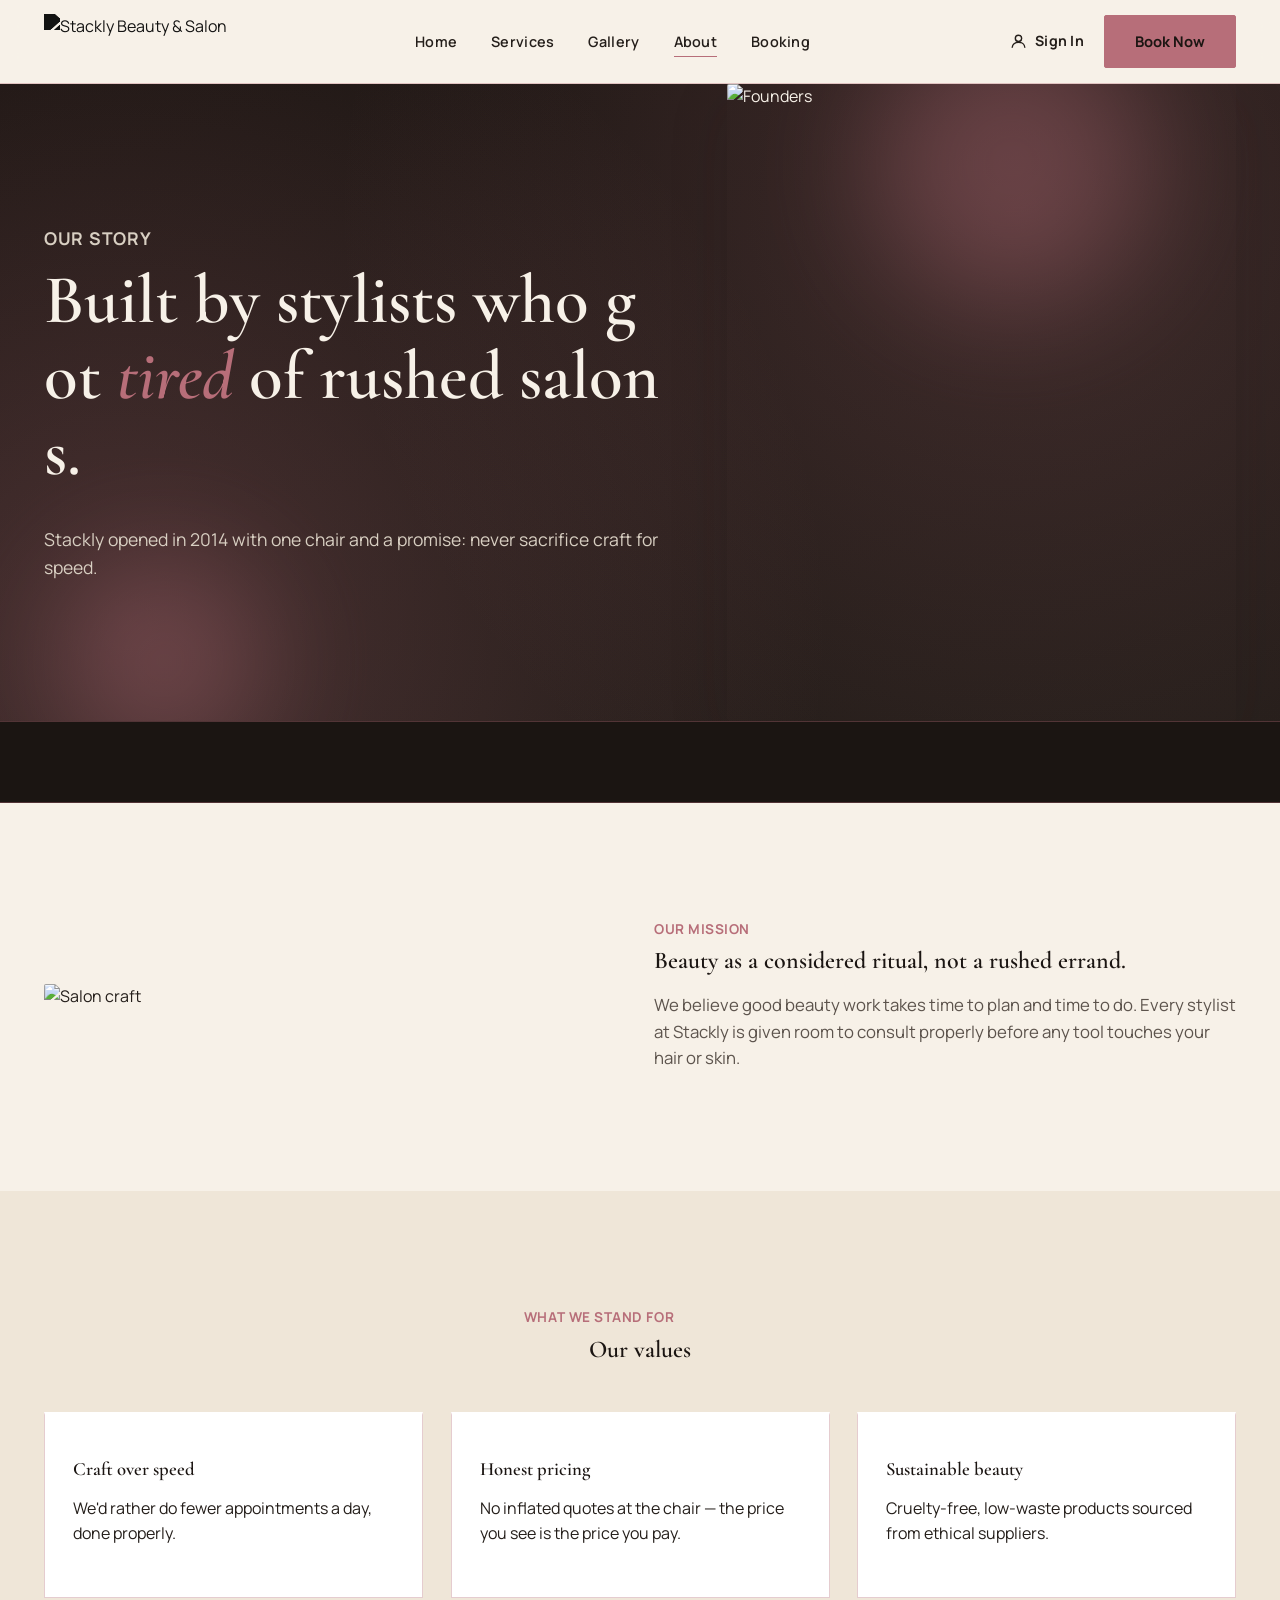
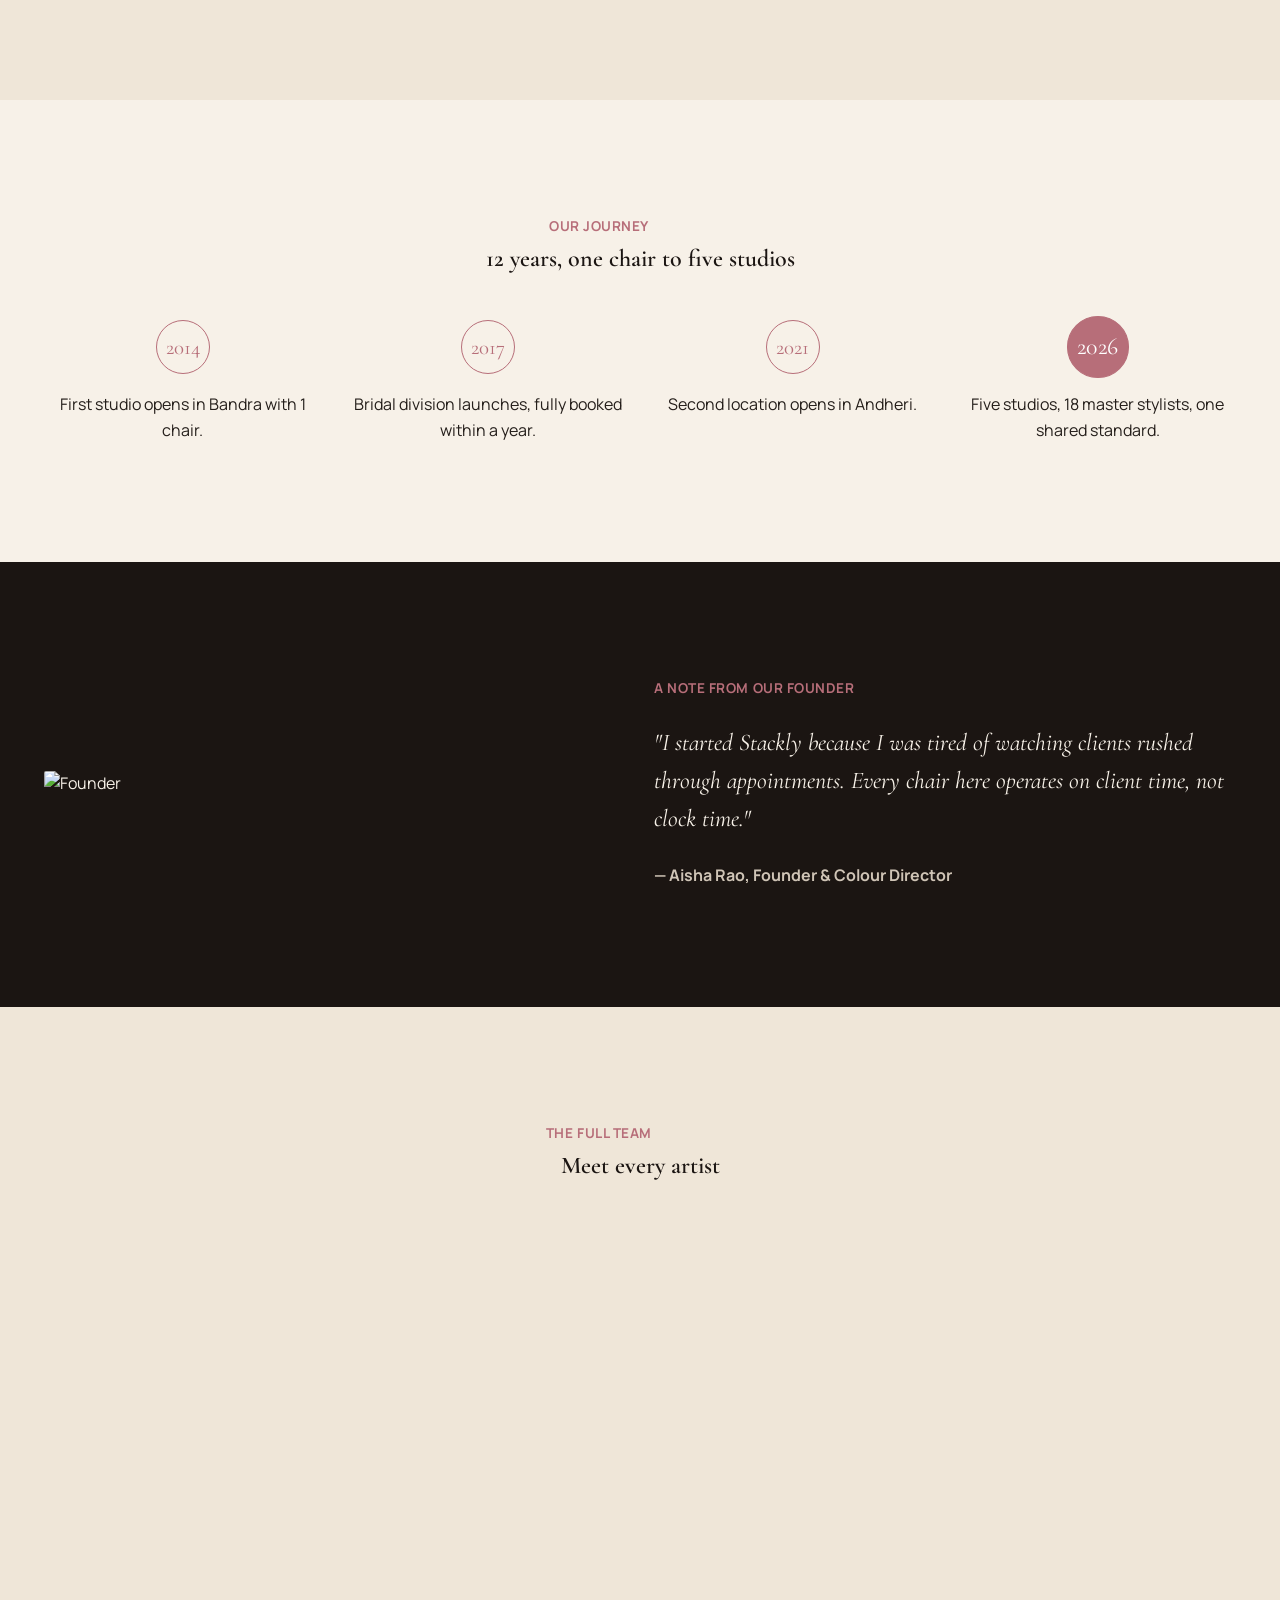
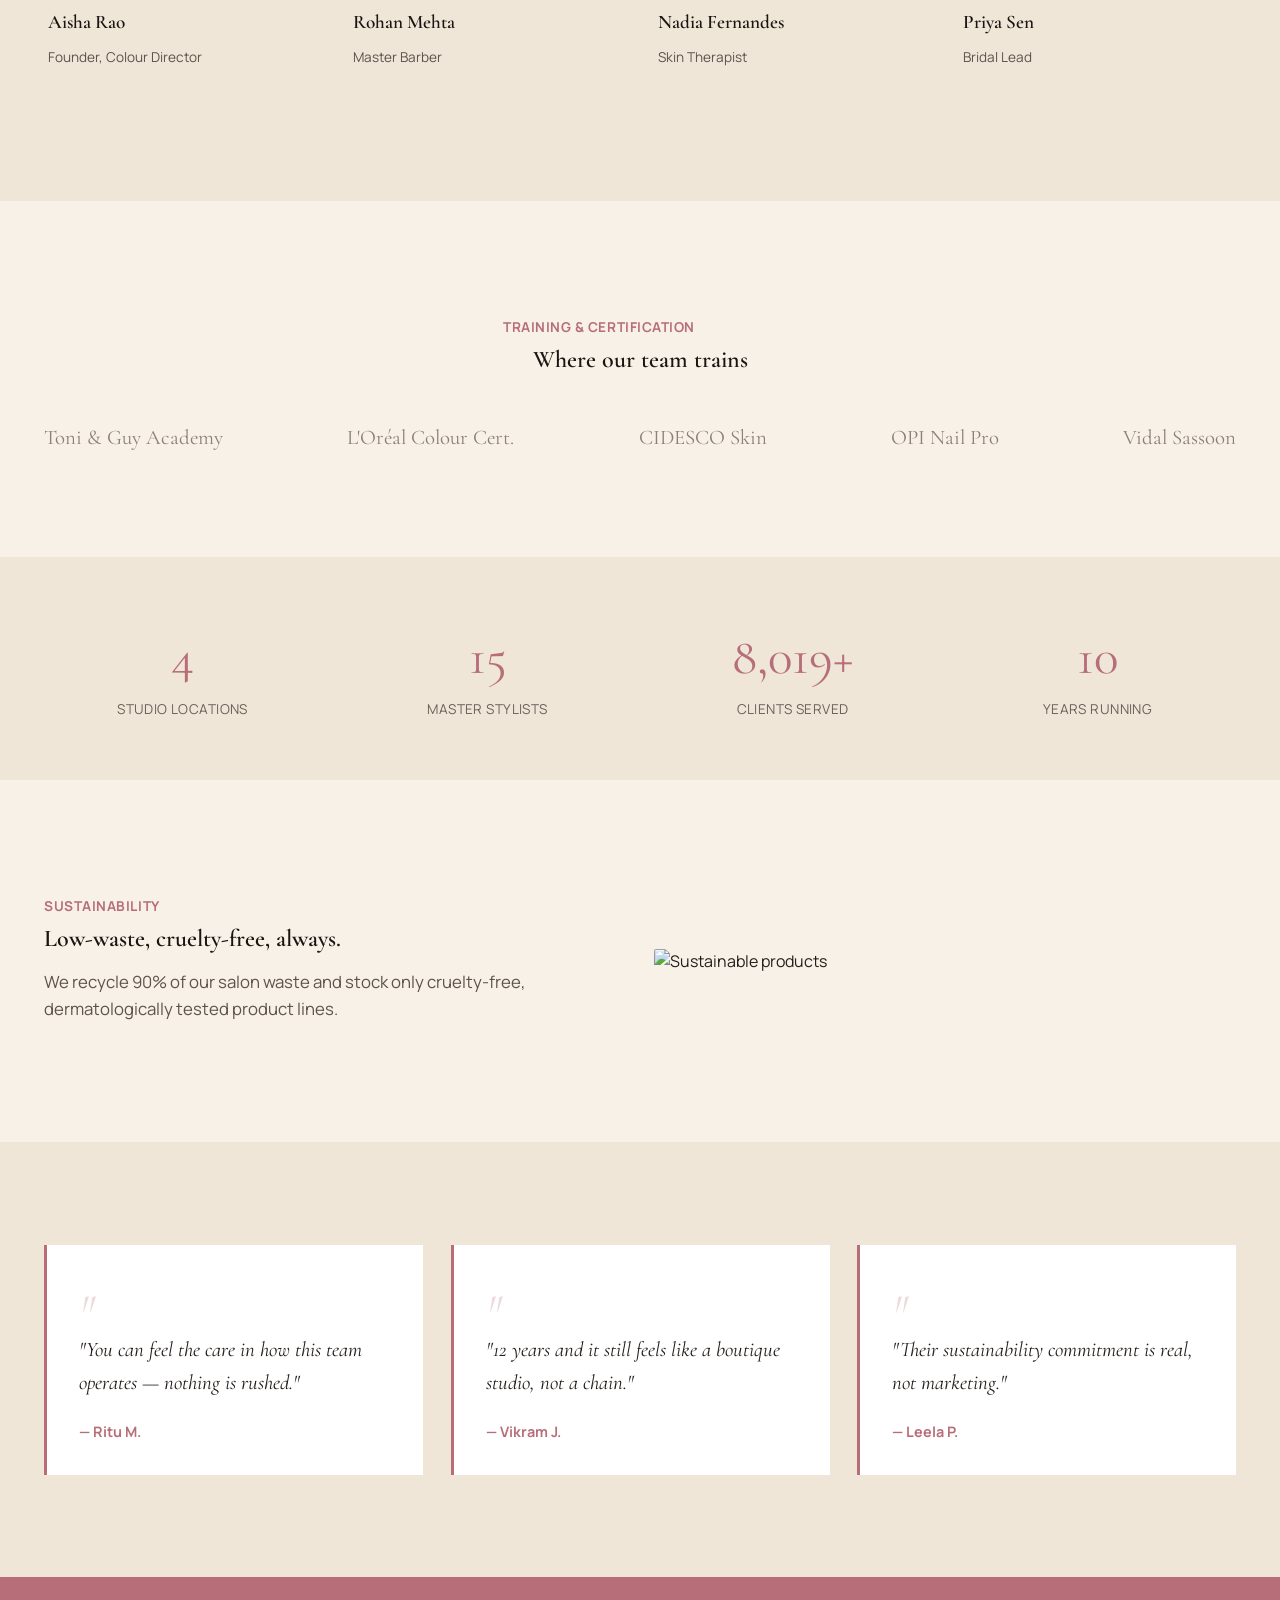
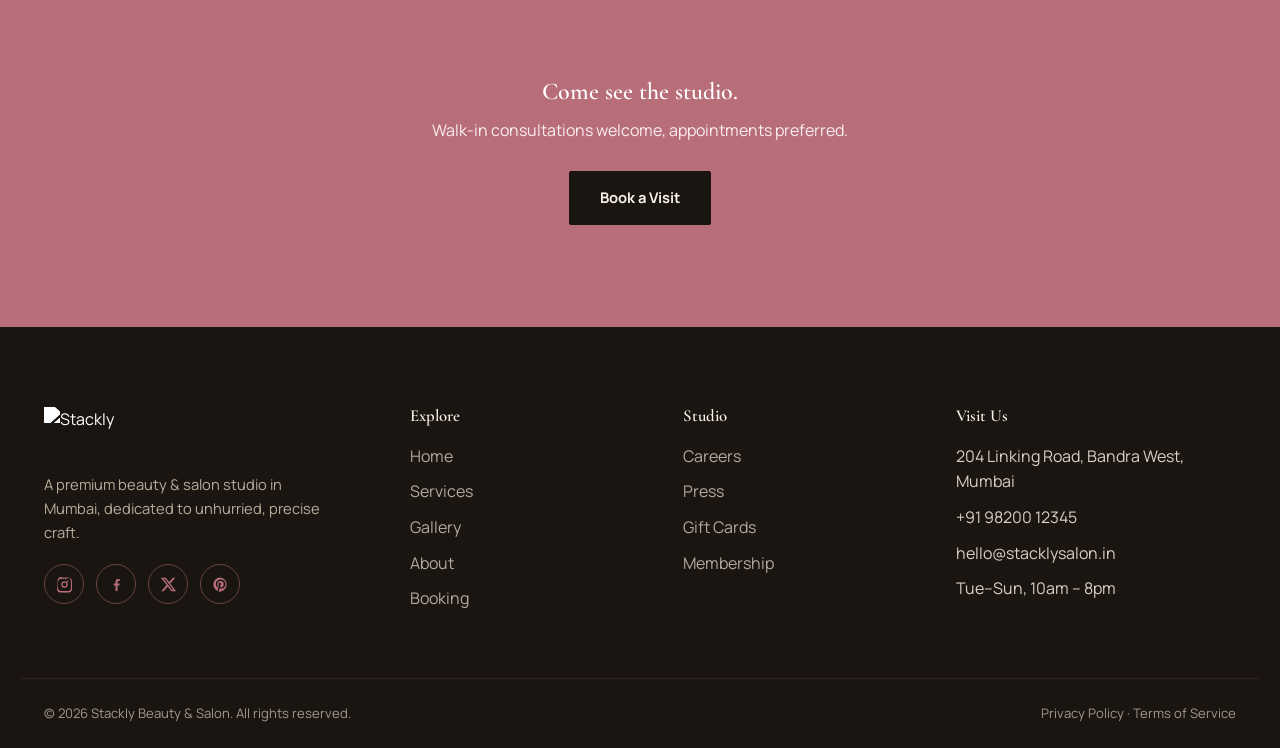
==== commit dfe18dd8: "update" ====
--- a/about.html
+++ b/about.html
@@ -161,12 +161,12 @@
 <footer class="site-footer">
   <div class="wrap footer-grid">
     <div>
-      <div class="footer-logo"><img src="https://wsrv.nl/?url=https://snabsolutions.in/wp-content/uploads/2026/02/stackly-snab-solutions.png&w=260&h=104&output=webp&q=80&fit=inside" alt="Stackly"></div>
+      <div class="footer-logo"><a href="index.html"><img src="https://wsrv.nl/?url=https://snabsolutions.in/wp-content/uploads/2026/02/stackly-snab-solutions.png&w=260&h=104&output=webp&q=80&fit=inside" alt="Stackly"></a></div>
       <p style="max-width:280px;color:#b9ac9a;font-size:.92rem;">A premium beauty & salon studio in Mumbai, dedicated to unhurried, precise craft.</p>
       <div class="social-row">
         <a href="404.html" aria-label="Instagram"><svg viewBox="0 0 24 24"><path d="M12 2.2c3.2 0 3.6 0 4.9.07 1.2.06 2.1.26 2.6.46.6.24 1.1.55 1.6 1.04.5.5.8 1 1.04 1.6.2.5.4 1.4.46 2.6.07 1.3.07 1.7.07 4.9s0 3.6-.07 4.9c-.06 1.2-.26 2.1-.46 2.6-.24.6-.55 1.1-1.04 1.6-.5.5-1 .8-1.6 1.04-.5.2-1.4.4-2.6.46-1.3.07-1.7.07-4.9.07s-3.6 0-4.9-.07c-1.2-.06-2.1-.26-2.6-.46-.6-.24-1.1-.55-1.6-1.04-.5-.5-.8-1-1.04-1.6-.2-.5-.4-1.4-.46-2.6C2.2 15.6 2.2 15.2 2.2 12s0-3.6.07-4.9c.06-1.2.26-2.1.46-2.6.24-.6.55-1.1 1.04-1.6.5-.5 1-.8 1.6-1.04.5-.2 1.4-.4 2.6-.46C8.4 2.2 8.8 2.2 12 2.2zm0 1.8c-3.14 0-3.5 0-4.75.07-1 .05-1.6.22-1.96.36-.5.2-.85.42-1.22.8-.38.37-.6.72-.8 1.22-.14.36-.31.96-.36 1.96C2.8 8.5 2.8 8.86 2.8 12s0 3.5.07 4.75c.05 1 .22 1.6.36 1.96.2.5.42.85.8 1.22.37.38.72.6 1.22.8.36.14.96.31 1.96.36C8.5 21.2 8.86 21.2 12 21.2s3.5 0 4.75-.07c1-.05 1.6-.22 1.96-.36.5-.2.85-.42 1.22-.8.38-.37.6-.72.8-1.22.14-.36.31-.96.36-1.96.07-1.25.07-1.61.07-4.75s0-3.5-.07-4.75c-.05-1-.22-1.6-.36-1.96-.2-.5-.42-.85-.8-1.22-.37-.38-.72-.6-1.22-.8-.36-.14-.96-.31-1.96-.36C15.5 4 15.14 4 12 4zm0 3.5a4.5 4.5 0 110 9 4.5 4.5 0 010-9zm0 1.8a2.7 2.7 0 100 5.4 2.7 2.7 0 000-5.4zm5.7-2a1.05 1.05 0 11-2.1 0 1.05 1.05 0 012.1 0z"/></svg></a>
         <a href="404.html" aria-label="Facebook"><svg viewBox="0 0 24 24"><path d="M13.5 21v-7.6h2.55l.38-2.96h-2.93V8.53c0-.86.24-1.44 1.47-1.44h1.57V4.46C16.2 4.4 15.3 4.32 14.26 4.32c-2.16 0-3.64 1.32-3.64 3.75v2.37H8.06v2.96h2.56V21h2.88z"/></svg></a>
-        <a href="404.html" aria-label="Twitter"><svg viewBox="0 0 24 24"><path d="M22 5.9c-.7.32-1.5.53-2.3.63.84-.5 1.47-1.3 1.77-2.24-.78.47-1.65.8-2.57.98A4.05 4.05 0 0016 4c-2.24 0-4.05 1.82-4.05 4.06 0 .32.03.63.1.93-3.37-.17-6.36-1.79-8.36-4.25-.35.6-.55 1.3-.55 2.05 0 1.4.72 2.64 1.8 3.37-.67-.02-1.3-.2-1.85-.5v.05c0 1.96 1.4 3.6 3.25 3.97-.34.1-.7.14-1.07.14-.26 0-.51-.02-.76-.07.52 1.6 2 2.77 3.77 2.8A8.13 8.13 0 012 18.4a11.5 11.5 0 006.2 1.8c7.44 0 11.5-6.16 11.5-11.5 0-.18 0-.35-.01-.53.79-.57 1.47-1.28 2.01-2.09-.72.32-1.5.53-2.3.63" /></svg></a>
+        <a href="404.html" aria-label="Twitter"><svg viewBox="0 0 24 24"><path d="M18.24 2.5h3.31l-7.23 8.26 8.5 10.74h-6.66l-5.22-6.63-5.97 6.63H1.65l7.73-8.84L1.24 2.5h6.83l4.72 6.06 5.45-6.06zm-1.16 17.02h1.83L7.02 4.38H5.06l12.02 15.14z"/></svg></a>
         <a href="404.html" aria-label="Pinterest"><svg viewBox="0 0 24 24"><path d="M12 2C6.48 2 2 6.48 2 12c0 4.24 2.64 7.86 6.36 9.32-.09-.79-.17-2 .03-2.86.19-.79 1.23-5.05 1.23-5.05s-.31-.63-.31-1.55c0-1.46.85-2.55 1.9-2.55.9 0 1.33.67 1.33 1.48 0 .9-.57 2.25-.87 3.5-.25 1.05.52 1.9 1.55 1.9 1.86 0 3.29-1.96 3.29-4.78 0-2.5-1.8-4.25-4.36-4.25-2.97 0-4.71 2.22-4.71 4.53 0 .9.34 1.86.78 2.38.08.1.1.19.07.29-.08.33-.26 1.05-.3 1.2-.05.19-.16.24-.36.14-1.34-.62-2.18-2.57-2.18-4.14 0-3.37 2.45-6.47 7.06-6.47 3.71 0 6.59 2.64 6.59 6.17 0 3.68-2.32 6.64-5.55 6.64-1.08 0-2.1-.56-2.45-1.23l-.67 2.54c-.24.93-.9 2.1-1.34 2.81A10 10 0 1012 2z"/></svg></a>
       </div>
     </div>
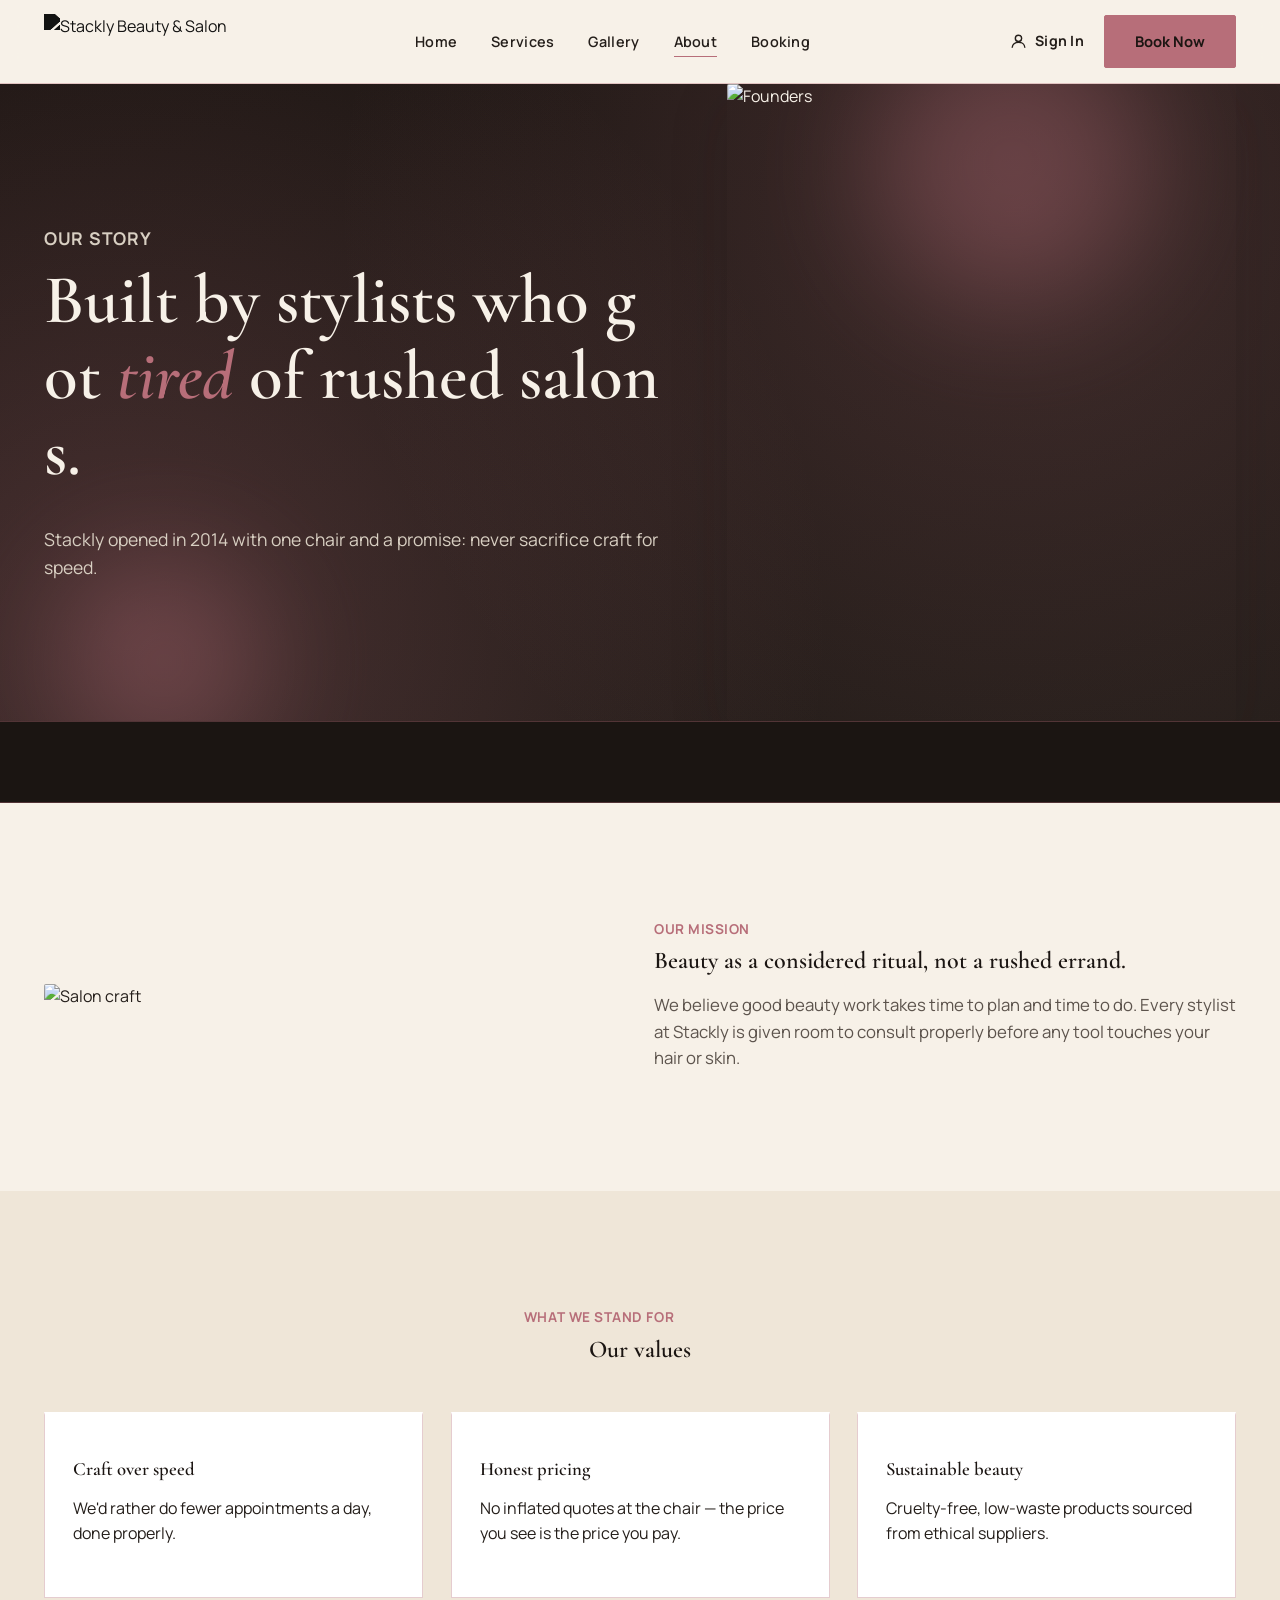
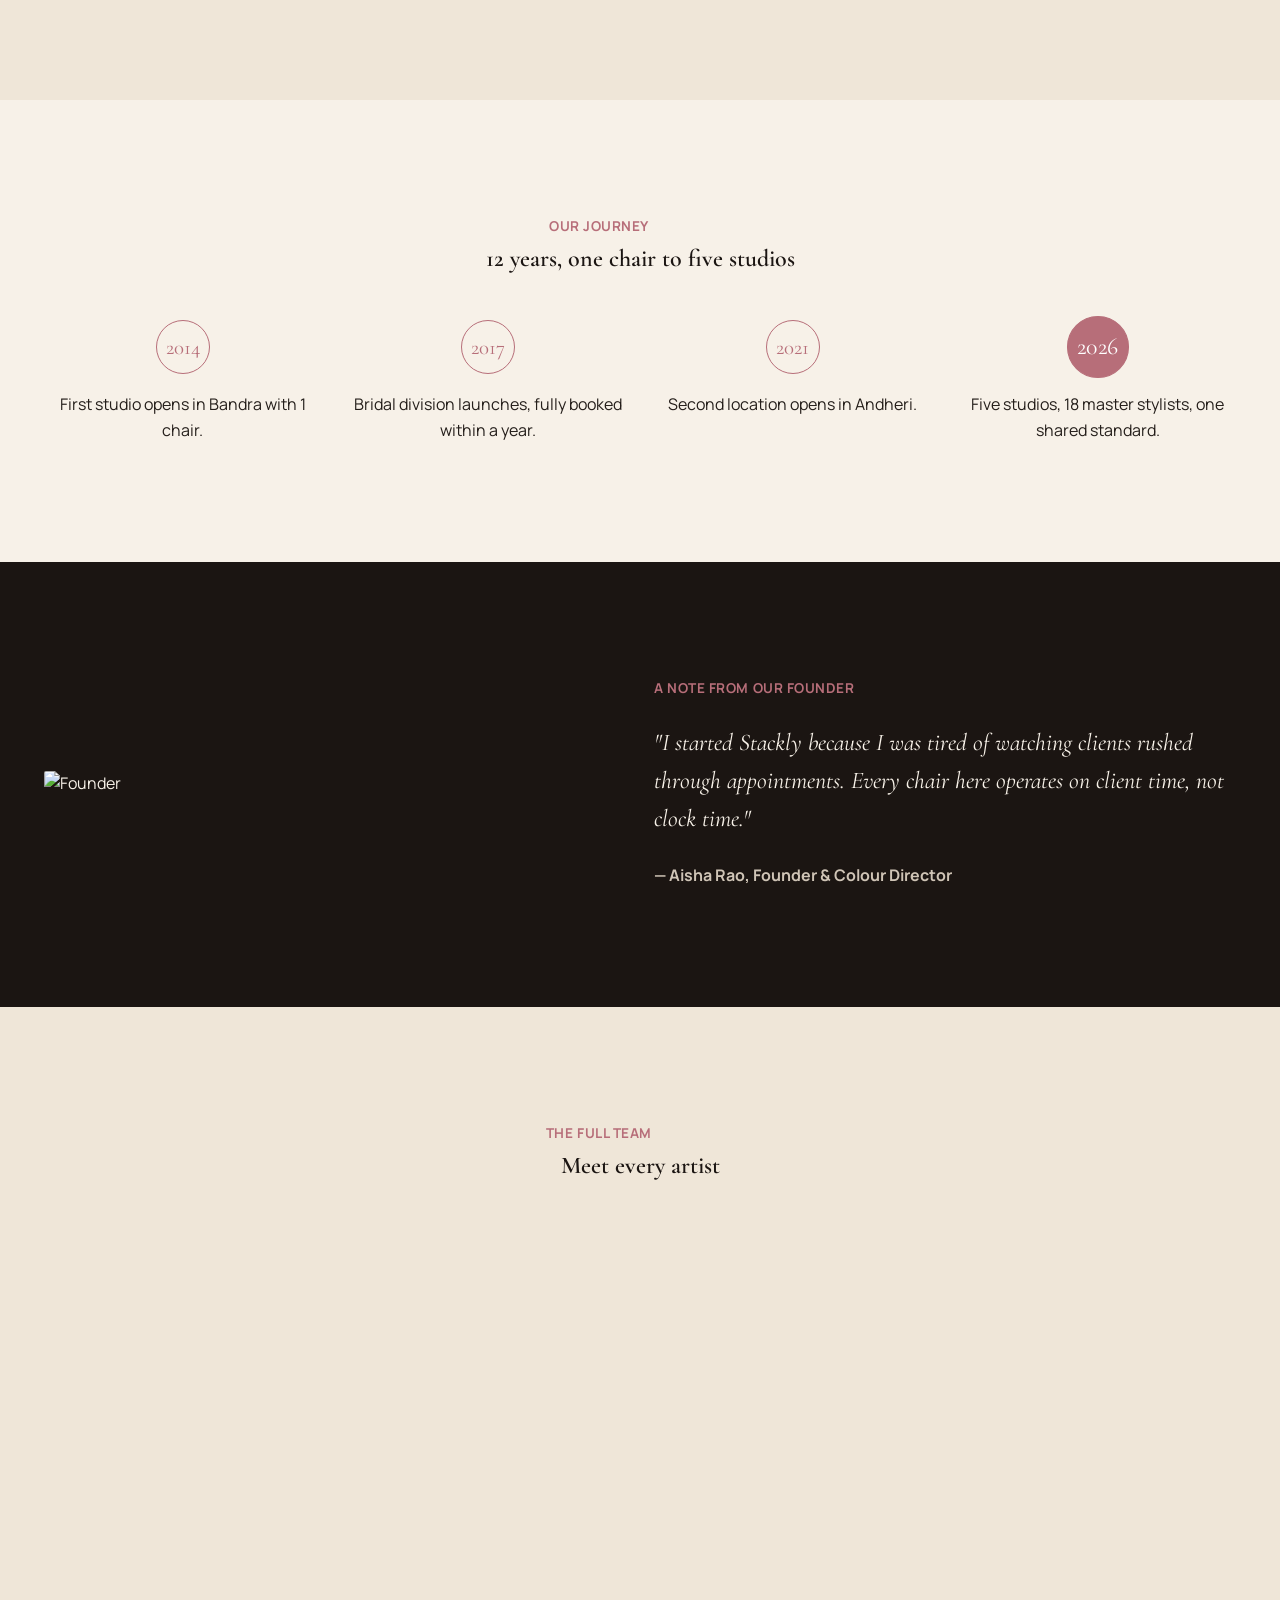
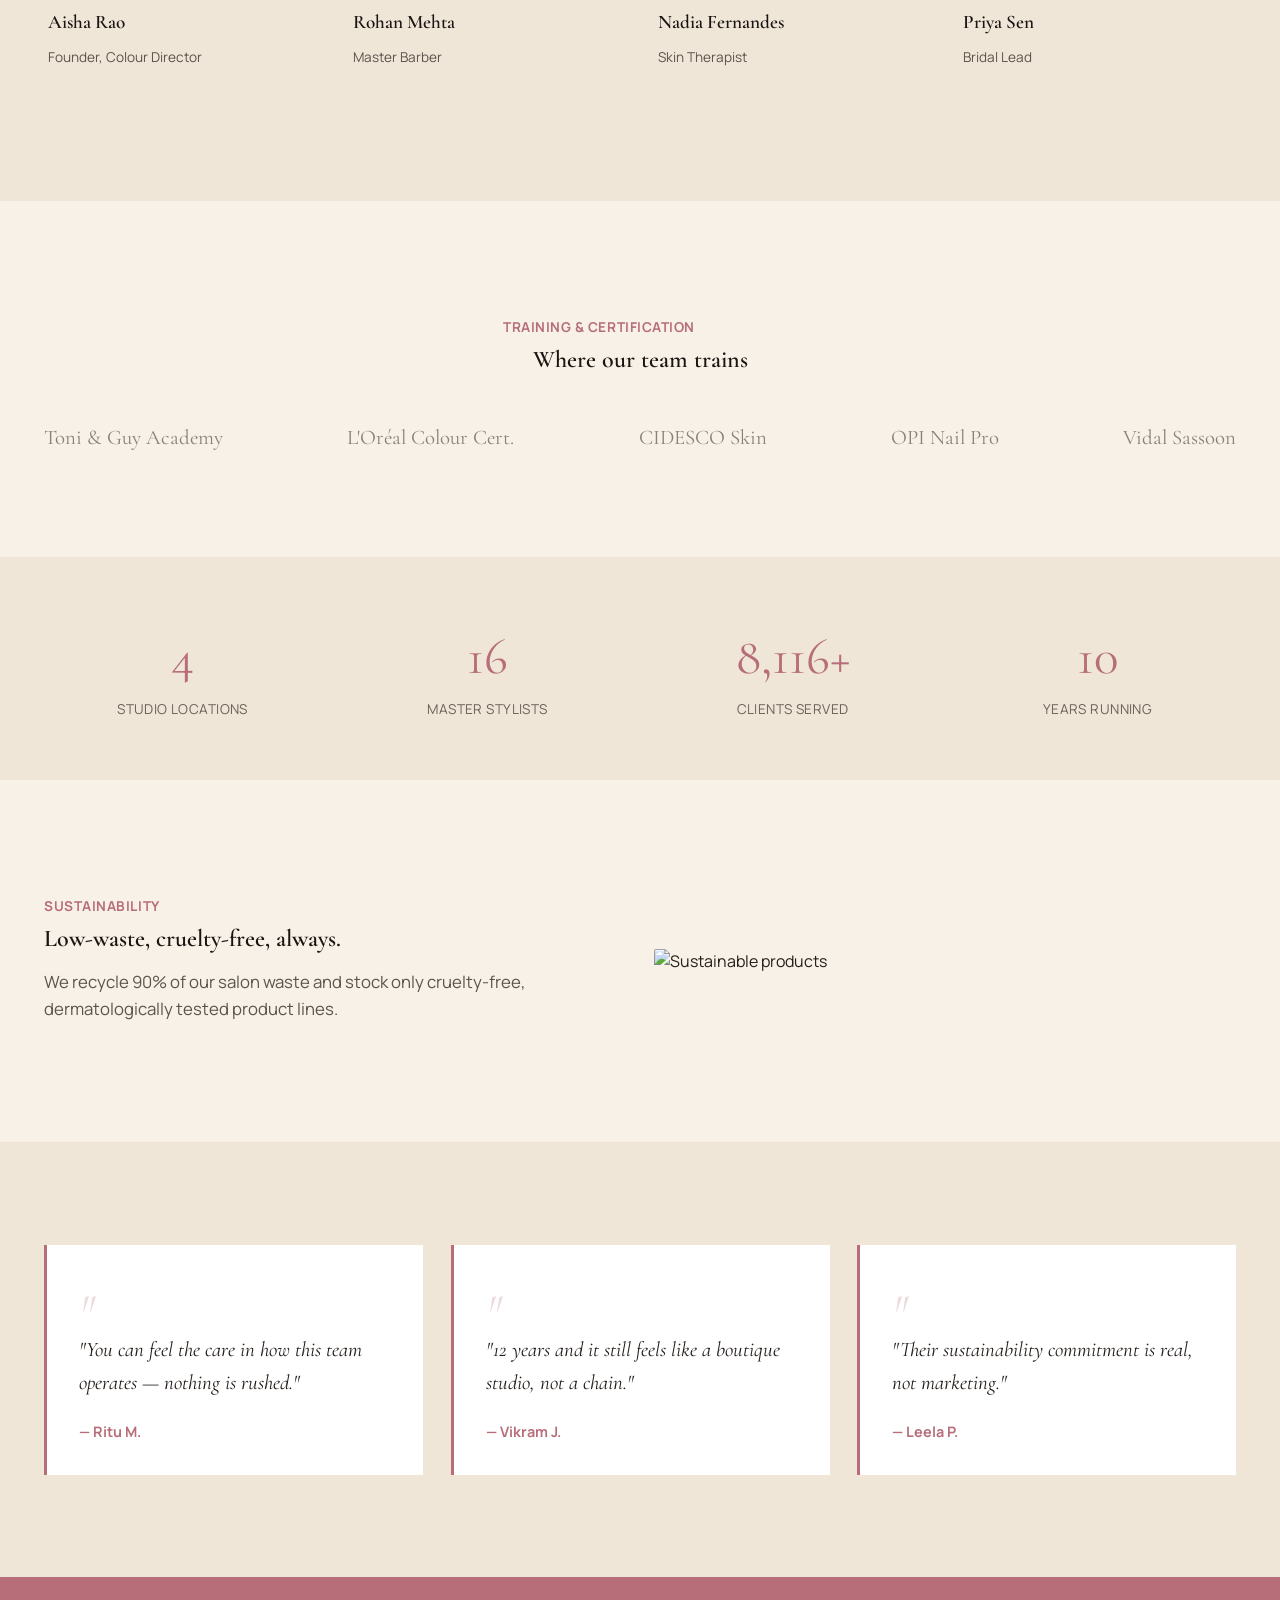
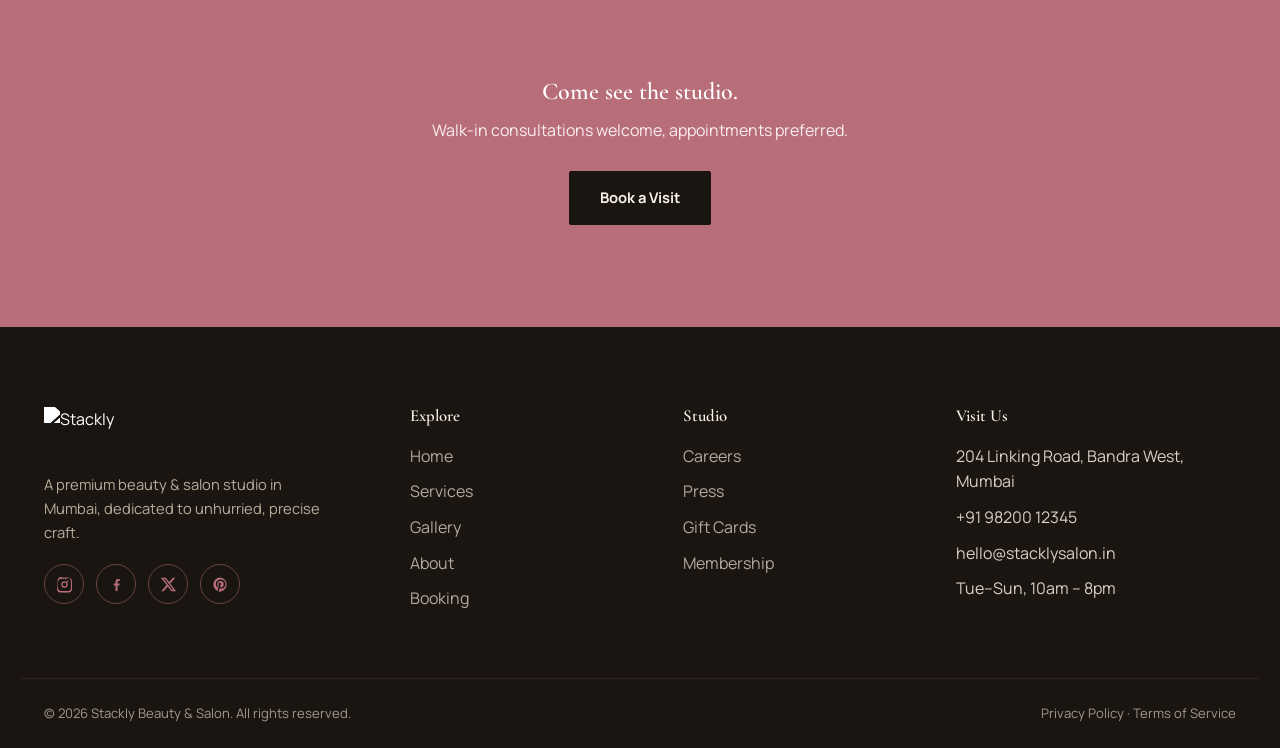
==== commit c4665373: "update" ====
--- a/about.html
+++ b/about.html
@@ -37,7 +37,7 @@
       <p>Stackly opened in 2014 with one chair and a promise: never sacrifice craft for speed.</p>
     </div>
     <div class="hero-visual float-y">
-      <img src="https://images.unsplash.com/photo-1521590832167-7bcbfaa6381f?q=80&w=900&auto=format&fit=crop" alt="Founders">
+      <img src="https://images.unsplash.com/photo-1521590832167-7bcbfaa6381f?q=70&w=900&fit=crop&fm=webp" alt="Founders">
     </div>
   </div>
 </section>
@@ -48,7 +48,7 @@
 <!-- 3. MISSION -->
 <section class="section">
   <div class="wrap grid cols-2" style="align-items:center;">
-    <div class="reveal"><img src="https://images.unsplash.com/photo-1522337660859-02fbefca4702?q=80&w=900&auto=format&fit=crop" alt="Salon craft" style="border-radius:2px;"></div>
+    <div class="reveal"><img src="https://images.unsplash.com/photo-1522337660859-02fbefca4702?q=70&w=900&fit=crop&fm=webp" alt="Salon craft" style="border-radius:2px;"></div>
     <div class="reveal">
       <p class="eyebrow">OUR MISSION</p>
       <h2>Beauty as a considered ritual, not a rushed errand.</h2>
@@ -86,7 +86,7 @@
 <section class="section" style="background:var(--espresso);color:var(--ivory);">
   <div class="wrap grid cols-2 reveal" style="align-items:center;">
     <div>
-      <img src="https://images.unsplash.com/photo-1580489944761-15a19d654956?q=80&w=800&auto=format&fit=crop" alt="Founder" style="border-radius:2px;">
+      <img src="https://images.unsplash.com/photo-1580489944761-15a19d654956?q=70&w=800&fit=crop&fm=webp" alt="Founder" style="border-radius:2px;">
     </div>
     <div>
       <p class="eyebrow" style="color:var(--gold-light);">A NOTE FROM OUR FOUNDER</p>
@@ -101,10 +101,10 @@
   <div class="wrap">
     <div class="section-head center reveal"><p class="eyebrow">THE FULL TEAM</p><h2>Meet every artist</h2></div>
     <div class="grid cols-4 stagger">
-      <div class="team-card"><img src="https://images.unsplash.com/photo-1580489944761-15a19d654956?q=80&w=500&auto=format&fit=crop" alt=""><div class="meta"><h3 style="font-size:1.2rem;">Aisha Rao</h3><p class="lede" style="font-size:.85rem;">Founder, Colour Director</p></div></div>
-      <div class="team-card"><img src="https://images.unsplash.com/photo-1633332755192-727a05c4013d?q=80&w=500&auto=format&fit=crop" alt=""><div class="meta"><h3 style="font-size:1.2rem;">Rohan Mehta</h3><p class="lede" style="font-size:.85rem;">Master Barber</p></div></div>
-      <div class="team-card"><img src="https://images.unsplash.com/photo-1595152772835-219674b2a8a6?q=80&w=500&auto=format&fit=crop" alt=""><div class="meta"><h3 style="font-size:1.2rem;">Nadia Fernandes</h3><p class="lede" style="font-size:.85rem;">Skin Therapist</p></div></div>
-      <div class="team-card"><img src="https://images.unsplash.com/photo-1487412947147-5cebf100ffc2?q=80&w=500&auto=format&fit=crop" alt=""><div class="meta"><h3 style="font-size:1.2rem;">Priya Sen</h3><p class="lede" style="font-size:.85rem;">Bridal Lead</p></div></div>
+      <div class="team-card"><img src="https://images.unsplash.com/photo-1580489944761-15a19d654956?q=70&w=500&fit=crop&fm=webp" alt=""><div class="meta"><h3 style="font-size:1.2rem;">Aisha Rao</h3><p class="lede" style="font-size:.85rem;">Founder, Colour Director</p></div></div>
+      <div class="team-card"><img src="https://images.unsplash.com/photo-1633332755192-727a05c4013d?q=70&w=500&fit=crop&fm=webp" alt=""><div class="meta"><h3 style="font-size:1.2rem;">Rohan Mehta</h3><p class="lede" style="font-size:.85rem;">Master Barber</p></div></div>
+      <div class="team-card"><img src="https://images.unsplash.com/photo-1595152772835-219674b2a8a6?q=70&w=500&fit=crop&fm=webp" alt=""><div class="meta"><h3 style="font-size:1.2rem;">Nadia Fernandes</h3><p class="lede" style="font-size:.85rem;">Skin Therapist</p></div></div>
+      <div class="team-card"><img src="https://images.unsplash.com/photo-1487412947147-5cebf100ffc2?q=70&w=500&fit=crop&fm=webp" alt=""><div class="meta"><h3 style="font-size:1.2rem;">Priya Sen</h3><p class="lede" style="font-size:.85rem;">Bridal Lead</p></div></div>
     </div>
   </div>
 </section>
@@ -137,7 +137,7 @@
       <h2>Low-waste, cruelty-free, always.</h2>
       <p class="lede">We recycle 90% of our salon waste and stock only cruelty-free, dermatologically tested product lines.</p>
     </div>
-    <div><img src="https://images.unsplash.com/photo-1556228453-efd6c1ff04f6?q=80&w=800&auto=format&fit=crop" alt="Sustainable products" style="border-radius:2px;"></div>
+    <div><img src="https://images.unsplash.com/photo-1556228453-efd6c1ff04f6?q=70&w=800&fit=crop&fm=webp" alt="Sustainable products" style="border-radius:2px;"></div>
   </div>
 </section>
 
